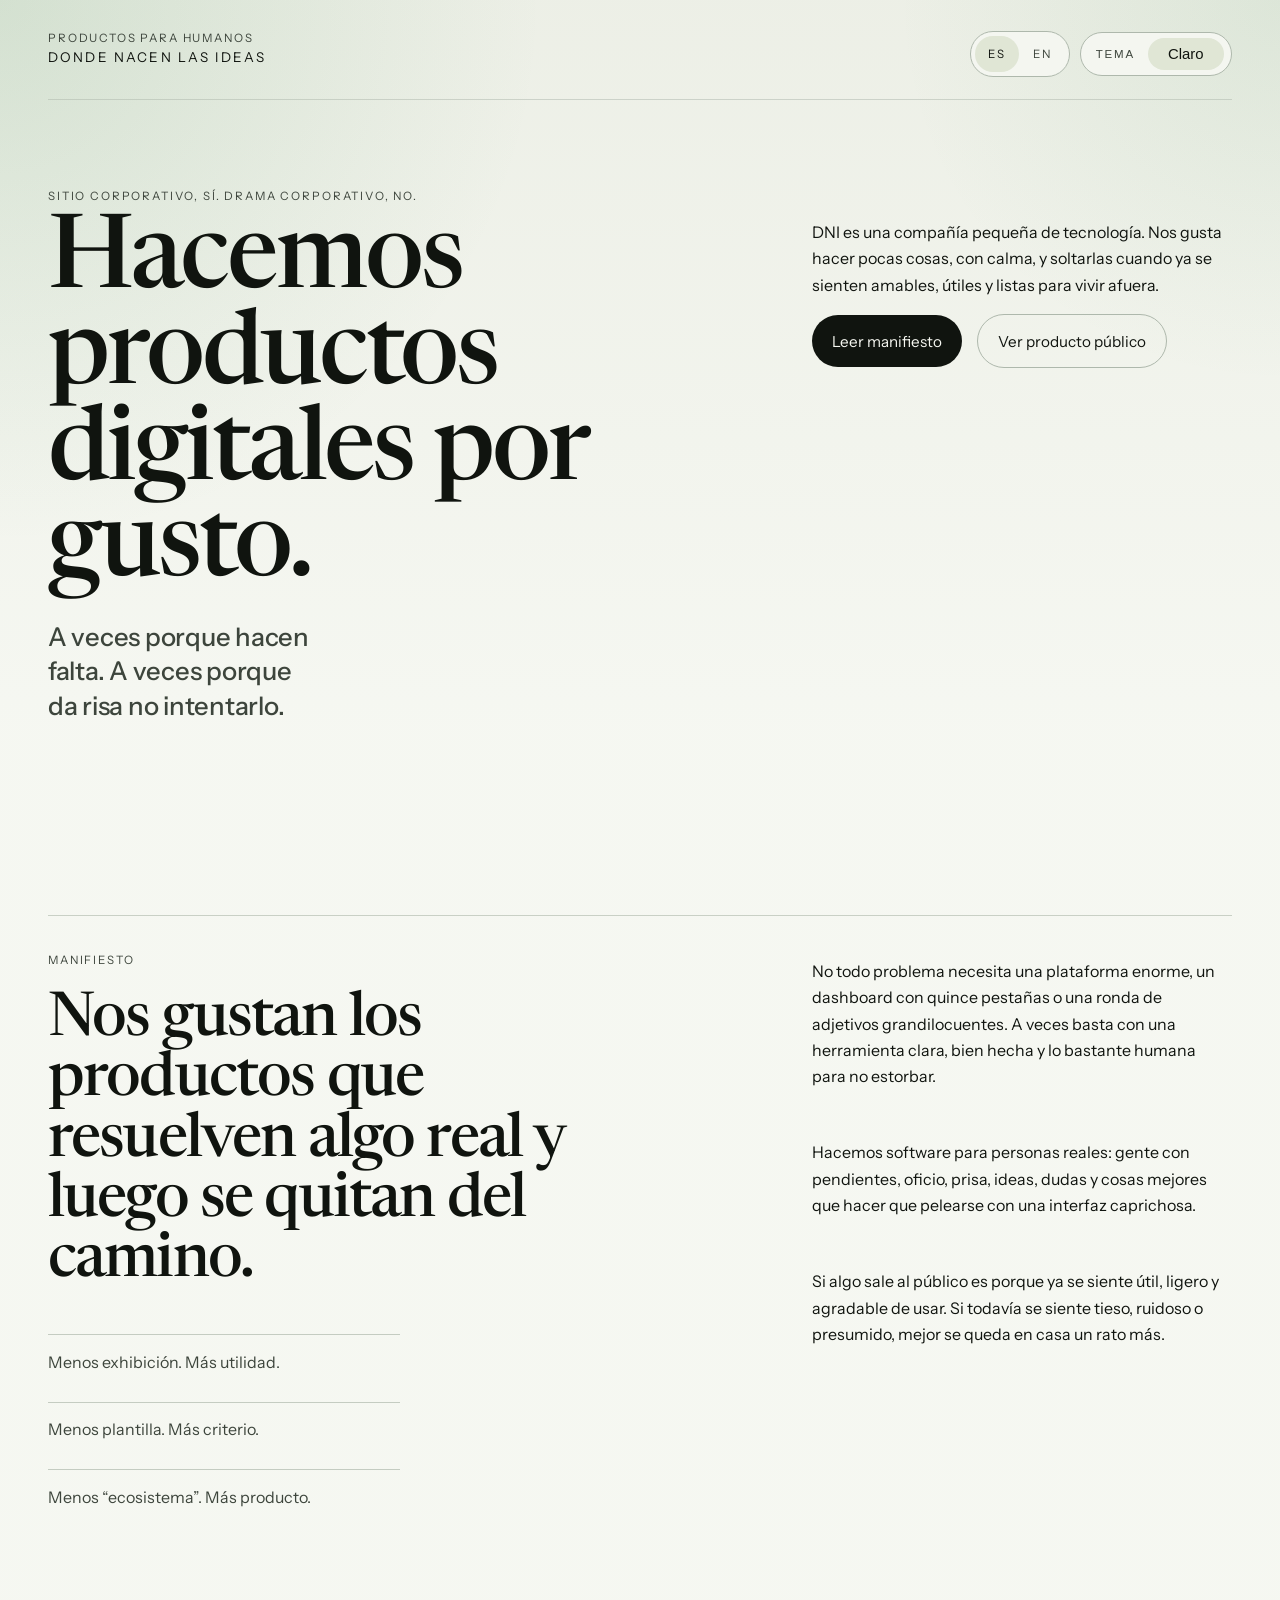
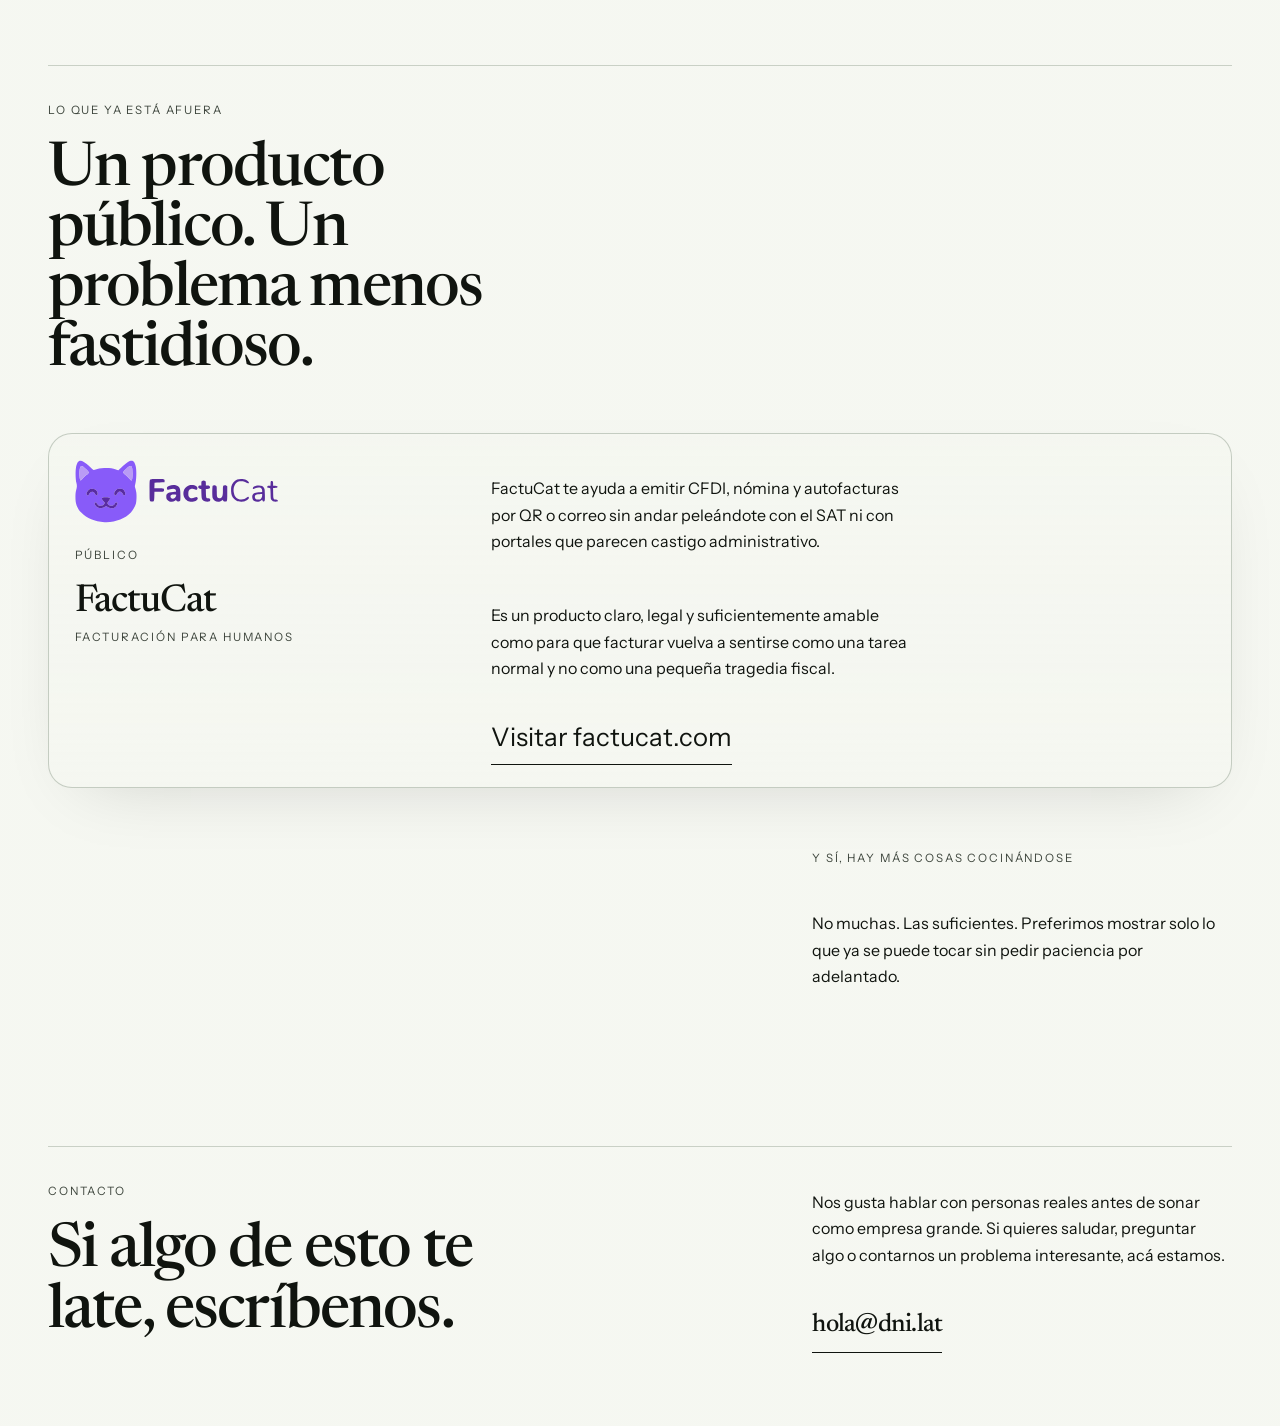
==== index.html @ 1f0a3848 "Initial release" ====
<!doctype html>
<html lang="es">
  <head>
    <meta charset="utf-8">
    <meta name="viewport" content="width=device-width, initial-scale=1">
    <title>Donde Nacen las Ideas</title>
    <meta
      name="description"
      content="DNI es una compañía pequeña que hace productos digitales con calma, criterio y algo de diversión. Aquí vive su manifiesto y los productos que ya están afuera."
    >
    <meta name="theme-color" content="#f6f4ef">
    <meta name="color-scheme" content="light dark">
    <link rel="canonical" href="https://dni.lat/">
    <meta property="og:type" content="website">
    <meta property="og:site_name" content="Donde Nacen las Ideas">
    <meta property="og:title" content="Donde Nacen las Ideas">
    <meta
      property="og:description"
      content="Productos digitales para humanos reales. Sin aspavientos, con criterio, humor y bastante aire."
    >
    <meta property="og:url" content="https://dni.lat/">
    <link rel="alternate" hreflang="es" href="https://dni.lat/">
    <link rel="alternate" hreflang="en" href="https://dni.lat/en/">
    <link rel="alternate" hreflang="x-default" href="https://dni.lat/">
    <link rel="icon" href="/assets/favicon.svg" type="image/svg+xml">
    <link rel="preconnect" href="https://fonts.googleapis.com">
    <link rel="preconnect" href="https://fonts.gstatic.com" crossorigin>
    <link
      rel="stylesheet"
      href="https://fonts.googleapis.com/css2?family=Instrument+Sans:wght@400;500;600&family=Newsreader:opsz,wght@6..72,400;6..72,500&display=swap"
    >
    <link rel="stylesheet" href="/assets/styles.css">
    <script>
      (() => {
        document.documentElement.classList.add("js");
        const storedTheme = localStorage.getItem("dni-theme");
        const systemPrefersDark = window.matchMedia("(prefers-color-scheme: dark)").matches;
        const theme = storedTheme || (systemPrefersDark ? "dark" : "light");
        document.documentElement.dataset.theme = theme;
      })();
    </script>
  </head>
  <body data-locale="es">
    <a class="skip-link" href="#content">Saltar al contenido</a>
    <div class="page-shell">
      <header class="site-header reveal" style="--i: 0;">
        <a class="brand" href="/" aria-label="Ir al inicio">
          <span class="brand__eyebrow">Productos para humanos</span>
          <span class="brand__name">Donde Nacen las Ideas</span>
        </a>
        <div class="site-header__controls">
          <nav class="locale-switch" aria-label="Idioma">
            <a class="locale-switch__link is-active" href="/" aria-current="page">ES</a>
            <a class="locale-switch__link" href="/en/">EN</a>
          </nav>
          <button class="theme-toggle" type="button" aria-label="Cambiar tema" aria-pressed="false">
            <span class="theme-toggle__label">Tema</span>
            <span class="theme-toggle__value" data-theme-label>Claro</span>
          </button>
        </div>
      </header>

      <main id="content">
        <section class="hero section-grid">
          <div class="hero__lead reveal" style="--i: 1;">
            <p class="section-kicker">Sitio corporativo, sí. Drama corporativo, no.</p>
            <h1>
              Hacemos productos digitales por gusto.
              <span>
                A veces porque hacen falta. A veces porque da risa no intentarlo.
              </span>
            </h1>
          </div>
          <div class="hero__aside reveal" style="--i: 2;">
            <p>
              DNI es una compañía pequeña de tecnología. Nos gusta hacer pocas cosas, con calma, y
              soltarlas cuando ya se sienten amables, útiles y listas para vivir afuera.
            </p>
            <div class="hero__actions">
              <a class="button button--primary" href="#manifesto">Leer manifiesto</a>
              <a class="button button--ghost" href="#products">Ver producto público</a>
            </div>
          </div>
        </section>

        <section class="manifesto section-grid" id="manifesto">
          <div class="section-heading reveal" style="--i: 0;">
            <p class="section-kicker">Manifiesto</p>
            <h2>Nos gustan los productos que resuelven algo real y luego se quitan del camino.</h2>
          </div>
          <div class="manifesto__body reveal" style="--i: 1;">
            <p>
              No todo problema necesita una plataforma enorme, un dashboard con quince pestañas o una
              ronda de adjetivos grandilocuentes. A veces basta con una herramienta clara, bien hecha y
              lo bastante humana para no estorbar.
            </p>
            <p>
              Hacemos software para personas reales: gente con pendientes, oficio, prisa, ideas, dudas
              y cosas mejores que hacer que pelearse con una interfaz caprichosa.
            </p>
            <p>
              Si algo sale al público es porque ya se siente útil, ligero y agradable de usar. Si todavía
              se siente tieso, ruidoso o presumido, mejor se queda en casa un rato más.
            </p>
          </div>
          <div class="manifesto__notes reveal" style="--i: 2;">
            <p>Menos exhibición. Más utilidad.</p>
            <p>Menos plantilla. Más criterio.</p>
            <p>Menos “ecosistema”. Más producto.</p>
          </div>
        </section>

        <section class="products section-grid" id="products">
          <div class="section-heading reveal" style="--i: 0;">
            <p class="section-kicker">Lo que ya está afuera</p>
            <h2>Un producto público. Un problema menos fastidioso.</h2>
          </div>
          <article class="product-card reveal" style="--i: 1;">
            <div class="product-card__meta">
              <img
                class="product-card__logo"
                src="/assets/factucat-logo.svg"
                alt="Logo de FactuCat"
                loading="lazy"
              >
              <p class="product-card__state">Público</p>
              <h3>FactuCat</h3>
              <p class="product-card__eyebrow">Facturación para humanos</p>
            </div>
            <div class="product-card__content">
              <p>
                FactuCat te ayuda a emitir CFDI, nómina y autofacturas por QR o correo sin andar
                peleándote con el SAT ni con portales que parecen castigo administrativo.
              </p>
              <p>
                Es un producto claro, legal y suficientemente amable como para que facturar vuelva a
                sentirse como una tarea normal y no como una pequeña tragedia fiscal.
              </p>
              <a class="product-link" href="https://factucat.com" target="_blank" rel="noopener noreferrer">
                Visitar factucat.com
              </a>
            </div>
          </article>
          <aside class="products__teaser reveal" style="--i: 2;">
            <p class="section-kicker">Y sí, hay más cosas cocinándose</p>
            <p>
              No muchas. Las suficientes. Preferimos mostrar solo lo que ya se puede tocar sin pedir
              paciencia por adelantado.
            </p>
          </aside>
        </section>

        <section class="contact section-grid" id="contact">
          <div class="section-heading reveal" style="--i: 0;">
            <p class="section-kicker">Contacto</p>
            <h2>Si algo de esto te late, escríbenos.</h2>
          </div>
          <div class="contact__body reveal" style="--i: 1;">
            <p>
              Nos gusta hablar con personas reales antes de sonar como empresa grande. Si quieres saludar,
              preguntar algo o contarnos un problema interesante, acá estamos.
            </p>
            <a class="contact-link" href="mailto:hola@dni.lat">hola@dni.lat</a>
          </div>
        </section>
      </main>
    </div>

    <script src="/assets/site.js"></script>
  </body>
</html>
---- assets/styles.css ----
:root {
  color-scheme: light;
  --font-body: "Instrument Sans", "Avenir Next", "Segoe UI", sans-serif;
  --font-display: "Newsreader", "Iowan Old Style", "Palatino Linotype", serif;
  --ease-out: cubic-bezier(0.16, 1, 0.3, 1);
  --ease-smooth: cubic-bezier(0.25, 1, 0.5, 1);
  --surface-0: oklch(97.4% 0.008 120);
  --surface-1: oklch(94.8% 0.012 120);
  --surface-2: oklch(89.2% 0.018 120);
  --ink-strong: oklch(18.5% 0.012 140);
  --ink-soft: oklch(38% 0.018 140);
  --line: oklch(77% 0.02 140);
  --accent: oklch(56% 0.12 148);
  --accent-muted: oklch(90% 0.03 148);
  --shadow-soft: 0 24px 70px -36px oklch(14% 0.01 140 / 0.18);
  --page-max: 84rem;
  --gutter: clamp(1.25rem, 4vw, 3rem);
  --section-gap: clamp(4.5rem, 11vw, 10rem);
  --radius: 1.5rem;
}

:root[data-theme="dark"] {
  color-scheme: dark;
  --surface-0: oklch(15.5% 0.012 150);
  --surface-1: oklch(19.2% 0.014 150);
  --surface-2: oklch(24.5% 0.018 150);
  --ink-strong: oklch(93.5% 0.008 120);
  --ink-soft: oklch(76% 0.016 120);
  --line: oklch(34% 0.024 150);
  --accent: oklch(72% 0.11 148);
  --accent-muted: oklch(22% 0.028 148);
  --shadow-soft: none;
}

*,
*::before,
*::after {
  box-sizing: border-box;
}

html {
  scroll-behavior: smooth;
}

body {
  margin: 0;
  min-height: 100vh;
  font-family: var(--font-body);
  font-size: 1rem;
  line-height: 1.65;
  color: var(--ink-strong);
  background:
    radial-gradient(circle at top left, color-mix(in oklch, var(--accent) 14%, transparent) 0, transparent 34rem),
    radial-gradient(circle at top right, color-mix(in oklch, var(--accent) 9%, transparent) 0, transparent 24rem),
    linear-gradient(180deg, var(--surface-1) 0%, var(--surface-0) 24%, var(--surface-0) 100%);
  text-rendering: optimizeLegibility;
  -webkit-font-smoothing: antialiased;
}

.skip-link {
  position: absolute;
  left: 1rem;
  top: 1rem;
  z-index: 20;
  padding: 0.8rem 1rem;
  border-radius: 999px;
  background: var(--ink-strong);
  color: var(--surface-0);
  transform: translateY(-140%);
  transition: transform 180ms var(--ease-smooth);
}

.skip-link:focus-visible {
  transform: translateY(0);
  outline-color: var(--accent);
}

::selection {
  color: var(--surface-0);
  background: var(--accent);
}

a {
  color: inherit;
  text-decoration: none;
}

button,
a {
  -webkit-tap-highlight-color: transparent;
}

img {
  max-width: 100%;
}

:focus-visible {
  outline: 2px solid var(--accent);
  outline-offset: 4px;
}

.page-shell {
  width: min(100%, var(--page-max));
  margin: 0 auto;
  padding: clamp(1.1rem, 2vw, 1.75rem) var(--gutter) clamp(4rem, 6vw, 5.5rem);
}

.site-header {
  display: flex;
  align-items: flex-start;
  justify-content: space-between;
  gap: 1rem;
  padding-block: 0.35rem 1.4rem;
}

.brand {
  display: inline-flex;
  flex-direction: column;
  gap: 0.18rem;
}

.brand__eyebrow,
.section-kicker,
.product-card__state,
.product-card__eyebrow,
.theme-toggle__label,
.locale-switch__link,
.brand__name {
  text-transform: uppercase;
  letter-spacing: 0.16em;
}

.brand__eyebrow,
.section-kicker,
.product-card__state,
.product-card__eyebrow,
.theme-toggle__label,
.locale-switch__link {
  font-size: 0.72rem;
  line-height: 1.25;
  color: var(--ink-soft);
}

.brand__name {
  font-size: 0.84rem;
  line-height: 1.35;
  color: var(--ink-strong);
}

.site-header__controls {
  display: flex;
  align-items: center;
  gap: 0.65rem;
}

.locale-switch,
.theme-toggle {
  display: inline-flex;
  align-items: center;
  min-height: 2.75rem;
  border: 1px solid var(--line);
  background: color-mix(in oklch, var(--surface-0) 86%, var(--surface-1));
  backdrop-filter: blur(14px);
}

.locale-switch {
  padding: 0.22rem;
  border-radius: 999px;
}

.locale-switch__link {
  border-radius: 999px;
  padding: 0.7rem 0.85rem;
  transition:
    background-color 180ms var(--ease-smooth),
    color 180ms var(--ease-smooth);
}

.locale-switch__link.is-active {
  color: var(--ink-strong);
  background: color-mix(in oklch, var(--accent) 14%, var(--surface-0));
}

.theme-toggle {
  gap: 0.8rem;
  padding: 0.3rem 0.45rem 0.3rem 0.9rem;
  border-radius: 999px;
  color: var(--ink-strong);
  cursor: pointer;
  transition:
    transform 180ms var(--ease-smooth),
    border-color 180ms var(--ease-smooth),
    background-color 180ms var(--ease-smooth);
}

.theme-toggle:hover {
  transform: translateY(-1px);
}

.theme-toggle__value {
  display: inline-flex;
  align-items: center;
  justify-content: center;
  min-width: 4.75rem;
  min-height: 2rem;
  padding-inline: 0.8rem;
  border-radius: 999px;
  background: color-mix(in oklch, var(--accent) 14%, var(--surface-0));
  font-size: 0.93rem;
}

main {
  display: grid;
  gap: var(--section-gap);
}

.section-grid {
  display: grid;
  grid-template-columns: minmax(0, 1.7fr) minmax(18rem, 1fr);
  gap: clamp(1.5rem, 4vw, 4rem);
  align-items: start;
}

.hero {
  padding-block: clamp(2rem, 6vw, 7rem) clamp(2rem, 4vw, 4rem);
  border-top: 1px solid color-mix(in oklch, var(--line) 52%, transparent);
}

.hero__lead h1,
.section-heading h2,
.product-card h3,
.contact-link {
  font-family: var(--font-display);
  font-weight: 500;
  letter-spacing: -0.03em;
}

.hero__lead h1 {
  margin: 0;
  max-width: 11ch;
  font-size: clamp(3.6rem, 8vw, 8.5rem);
  line-height: 0.94;
}

.hero__lead h1 span {
  display: block;
  margin-top: 1.25rem;
  max-width: 16ch;
  font-family: var(--font-body);
  font-weight: 500;
  font-size: clamp(1.1rem, 2vw, 1.6rem);
  line-height: 1.35;
  letter-spacing: -0.01em;
  color: var(--ink-soft);
}

.hero__aside {
  padding-top: clamp(0.6rem, 2vw, 1.8rem);
}

.hero__aside p,
.manifesto__body p,
.product-card__content p,
.products__teaser p,
.contact__body p {
  max-width: 38ch;
}

.hero__actions,
.contact__body {
  display: flex;
  flex-wrap: wrap;
  gap: 0.9rem;
  align-items: center;
}

.button,
.product-link,
.contact-link {
  display: inline-flex;
  align-items: center;
  justify-content: center;
  min-height: 3rem;
}

.button {
  border-radius: 999px;
  padding: 0.85rem 1.25rem;
  font-size: 0.95rem;
  transition:
    transform 180ms var(--ease-smooth),
    background-color 180ms var(--ease-smooth),
    color 180ms var(--ease-smooth),
    border-color 180ms var(--ease-smooth);
}

.button:hover,
.product-link:hover,
.contact-link:hover {
  transform: translateY(-2px);
}

.button--primary {
  background: var(--ink-strong);
  color: var(--surface-0);
}

.button--ghost {
  border: 1px solid var(--line);
  color: var(--ink-strong);
}

.manifesto,
.products,
.contact {
  padding-top: clamp(1.4rem, 2vw, 2rem);
  border-top: 1px solid color-mix(in oklch, var(--line) 62%, transparent);
}

.section-heading {
  display: grid;
  gap: 0.75rem;
}

.section-heading h2 {
  margin: 0;
  max-width: 14ch;
  font-size: clamp(2.35rem, 4.8vw, 4.4rem);
  line-height: 0.98;
}

.manifesto__body,
.products__teaser,
.contact__body {
  display: grid;
  gap: 1.1rem;
}

.manifesto__body {
  grid-column: 2;
}

.manifesto__notes {
  display: grid;
  gap: 0.8rem;
  grid-column: 1;
  margin-top: clamp(-5rem, -8vw, -2rem);
  max-width: 22rem;
}

.manifesto__notes p {
  margin: 0;
  padding-block: 0.85rem;
  border-top: 1px solid color-mix(in oklch, var(--line) 68%, transparent);
  color: var(--ink-soft);
}

.product-card {
  display: grid;
  grid-template-columns: minmax(10rem, 0.7fr) minmax(0, 1.3fr);
  gap: 1rem 2rem;
  grid-column: 1 / span 2;
  padding: clamp(1.25rem, 2vw, 1.8rem);
  border: 1px solid color-mix(in oklch, var(--line) 68%, transparent);
  border-radius: var(--radius);
  background:
    linear-gradient(180deg, color-mix(in oklch, var(--surface-0) 86%, transparent), color-mix(in oklch, var(--surface-0) 94%, var(--surface-1))),
    color-mix(in oklch, var(--accent) 3%, var(--surface-0));
  box-shadow: var(--shadow-soft);
}

.product-card__meta {
  display: grid;
  align-content: start;
  gap: 0.3rem;
}

.product-card__logo {
  width: clamp(10rem, 16vw, 13rem);
  height: auto;
  margin-bottom: 0.55rem;
}

.product-card h3 {
  margin: 0.25rem 0 0;
  font-size: clamp(2rem, 3vw, 3rem);
  line-height: 1;
}

.product-card__eyebrow {
  margin: 0.25rem 0 0;
}

.product-card__content {
  display: grid;
  gap: 1rem;
  align-content: start;
}

.product-link,
.contact-link {
  justify-self: start;
  position: relative;
  font-size: clamp(1.35rem, 2vw, 2rem);
  line-height: 1.05;
}

.product-link::after,
.contact-link::after {
  content: "";
  position: absolute;
  inset: auto 0 -0.12em;
  height: 1px;
  background: currentColor;
  transform-origin: left;
  transition: transform 220ms var(--ease-smooth);
}

.product-link:hover::after,
.product-link:focus-visible::after,
.contact-link:hover::after,
.contact-link:focus-visible::after {
  transform: scaleX(0.72);
}

.products__teaser {
  grid-column: 2;
}

.contact__body {
  grid-column: 2;
}

.js .reveal {
  opacity: 0;
  transform: translateY(22px);
  transition:
    opacity 620ms var(--ease-out),
    transform 620ms var(--ease-out);
  transition-delay: calc(var(--i, 0) * 80ms);
}

.js .reveal.is-visible {
  opacity: 1;
  transform: translateY(0);
}

@media (max-width: 56rem) {
  .site-header {
    flex-direction: column;
    align-items: stretch;
  }

  .site-header__controls {
    justify-content: space-between;
  }

  .section-grid,
  .product-card {
    grid-template-columns: minmax(0, 1fr);
  }

  .hero__lead h1,
  .section-heading h2 {
    max-width: none;
  }

  .manifesto__body,
  .manifesto__notes,
  .products__teaser,
  .contact__body,
  .product-card {
    grid-column: auto;
    margin-top: 0;
  }
}

@media (max-width: 38rem) {
  body {
    background:
      radial-gradient(circle at top left, color-mix(in oklch, var(--accent) 12%, transparent) 0, transparent 18rem),
      linear-gradient(180deg, var(--surface-1) 0%, var(--surface-0) 20%, var(--surface-0) 100%);
  }

  .site-header__controls,
  .hero__actions {
    flex-direction: column;
    align-items: stretch;
  }

  .locale-switch,
  .theme-toggle,
  .button {
    width: 100%;
    justify-content: center;
  }
}

@media (prefers-reduced-motion: reduce) {
  html {
    scroll-behavior: auto;
  }

  *,
  *::before,
  *::after {
    animation-duration: 0.01ms !important;
    animation-iteration-count: 1 !important;
    transition-duration: 0.01ms !important;
    scroll-behavior: auto !important;
  }

  .reveal {
    opacity: 1;
    transform: none;
  }
}
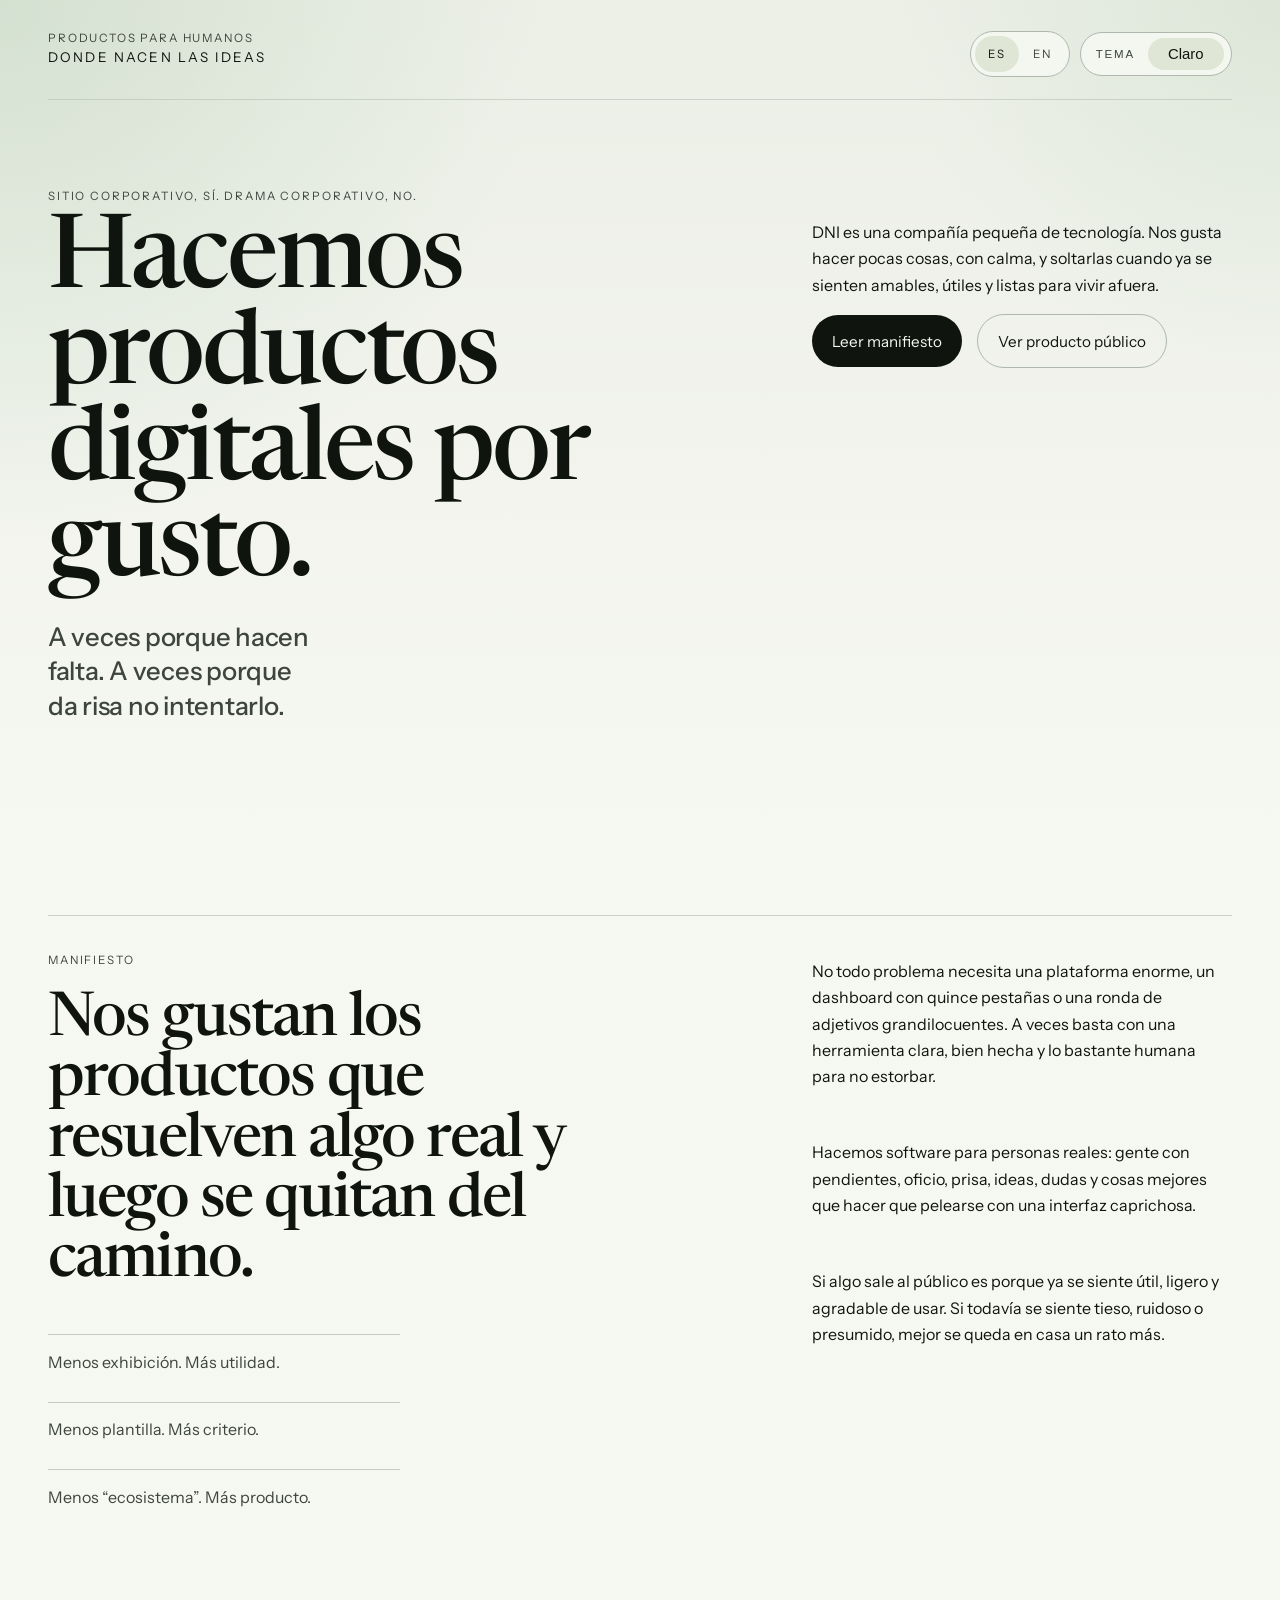
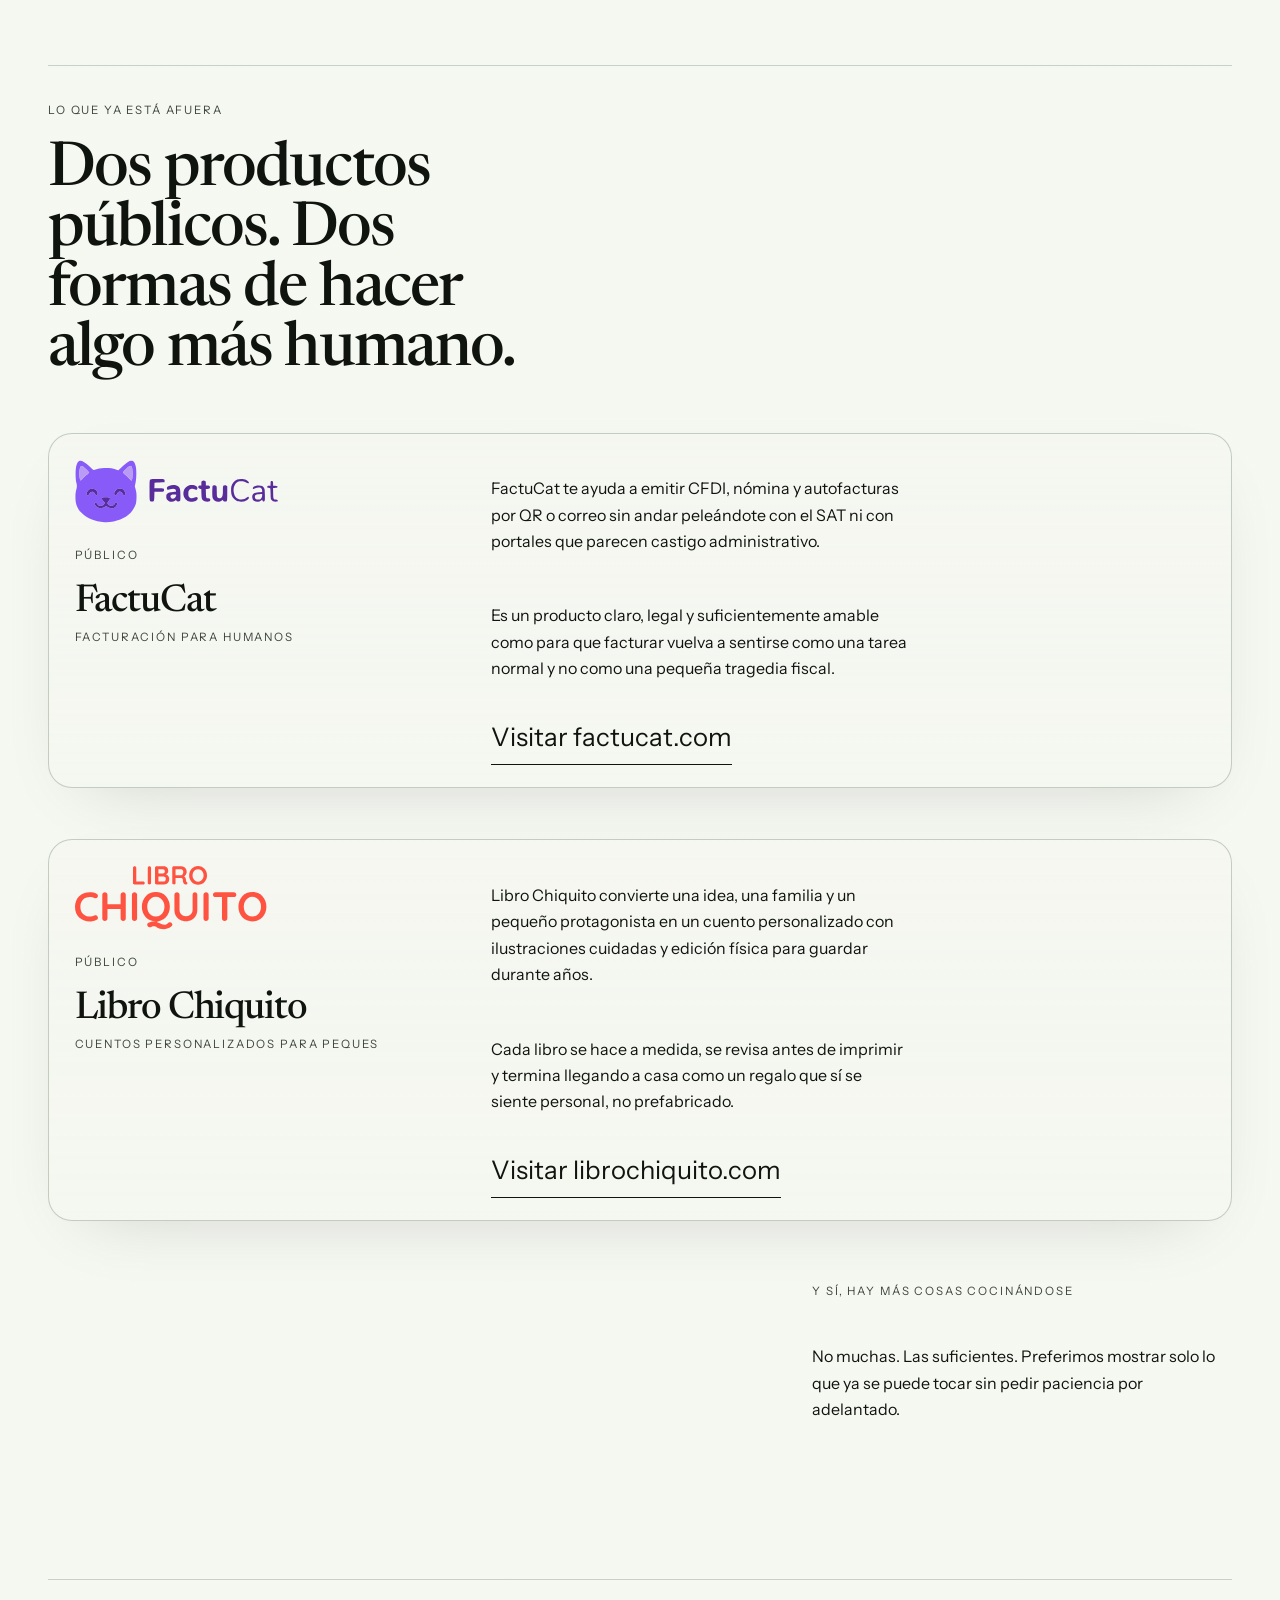
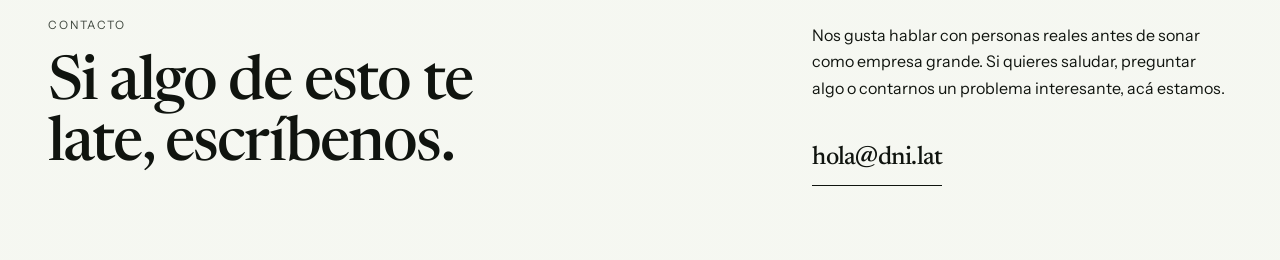
==== commit f7e56113: "Add Libro chiquito" ====
--- a/index.html
+++ b/index.html
@@ -11,6 +11,7 @@
     <meta name="theme-color" content="#f6f4ef">
     <meta name="color-scheme" content="light dark">
     <link rel="canonical" href="https://dni.lat/">
+    <meta name="facebook-domain-verification" content="7gonqmn9xzd74mxgteg70iw5gu0i4q" />
     <meta property="og:type" content="website">
     <meta property="og:site_name" content="Donde Nacen las Ideas">
     <meta property="og:title" content="Donde Nacen las Ideas">
@@ -113,7 +114,7 @@
         <section class="products section-grid" id="products">
           <div class="section-heading reveal" style="--i: 0;">
             <p class="section-kicker">Lo que ya está afuera</p>
-            <h2>Un producto público. Un problema menos fastidioso.</h2>
+            <h2>Dos productos públicos. Dos formas de hacer algo más humano.</h2>
           </div>
           <article class="product-card reveal" style="--i: 1;">
             <div class="product-card__meta">
@@ -141,7 +142,33 @@
               </a>
             </div>
           </article>
-          <aside class="products__teaser reveal" style="--i: 2;">
+          <article class="product-card product-card--warm reveal" style="--i: 2;">
+            <div class="product-card__meta">
+              <img
+                class="product-card__logo product-card__logo--libro"
+                src="/assets/libro-chiquito-logo.svg"
+                alt="Logo de Libro Chiquito"
+                loading="lazy"
+              >
+              <p class="product-card__state">Público</p>
+              <h3>Libro Chiquito</h3>
+              <p class="product-card__eyebrow">Cuentos personalizados para peques</p>
+            </div>
+            <div class="product-card__content">
+              <p>
+                Libro Chiquito convierte una idea, una familia y un pequeño protagonista en un cuento
+                personalizado con ilustraciones cuidadas y edición física para guardar durante años.
+              </p>
+              <p>
+                Cada libro se hace a medida, se revisa antes de imprimir y termina llegando a casa como
+                un regalo que sí se siente personal, no prefabricado.
+              </p>
+              <a class="product-link" href="https://librochiquito.com" target="_blank" rel="noopener noreferrer">
+                Visitar librochiquito.com
+              </a>
+            </div>
+          </article>
+          <aside class="products__teaser reveal" style="--i: 3;">
             <p class="section-kicker">Y sí, hay más cosas cocinándose</p>
             <p>
               No muchas. Las suficientes. Preferimos mostrar solo lo que ya se puede tocar sin pedir
--- a/assets/styles.css
+++ b/assets/styles.css
@@ -381,6 +381,10 @@
   margin-bottom: 0.55rem;
 }
 
+.product-card__logo--libro {
+  width: clamp(9.5rem, 15vw, 12rem);
+}
+
 .product-card h3 {
   margin: 0.25rem 0 0;
   font-size: clamp(2rem, 3vw, 3rem);
@@ -395,6 +399,12 @@
   display: grid;
   gap: 1rem;
   align-content: start;
+}
+
+.product-card--warm {
+  background:
+    linear-gradient(180deg, color-mix(in oklch, var(--surface-0) 92%, transparent), color-mix(in oklch, var(--surface-0) 92%, var(--surface-1))),
+    color-mix(in oklch, oklch(72% 0.08 35) 8%, var(--surface-0));
 }
 
 .product-link,
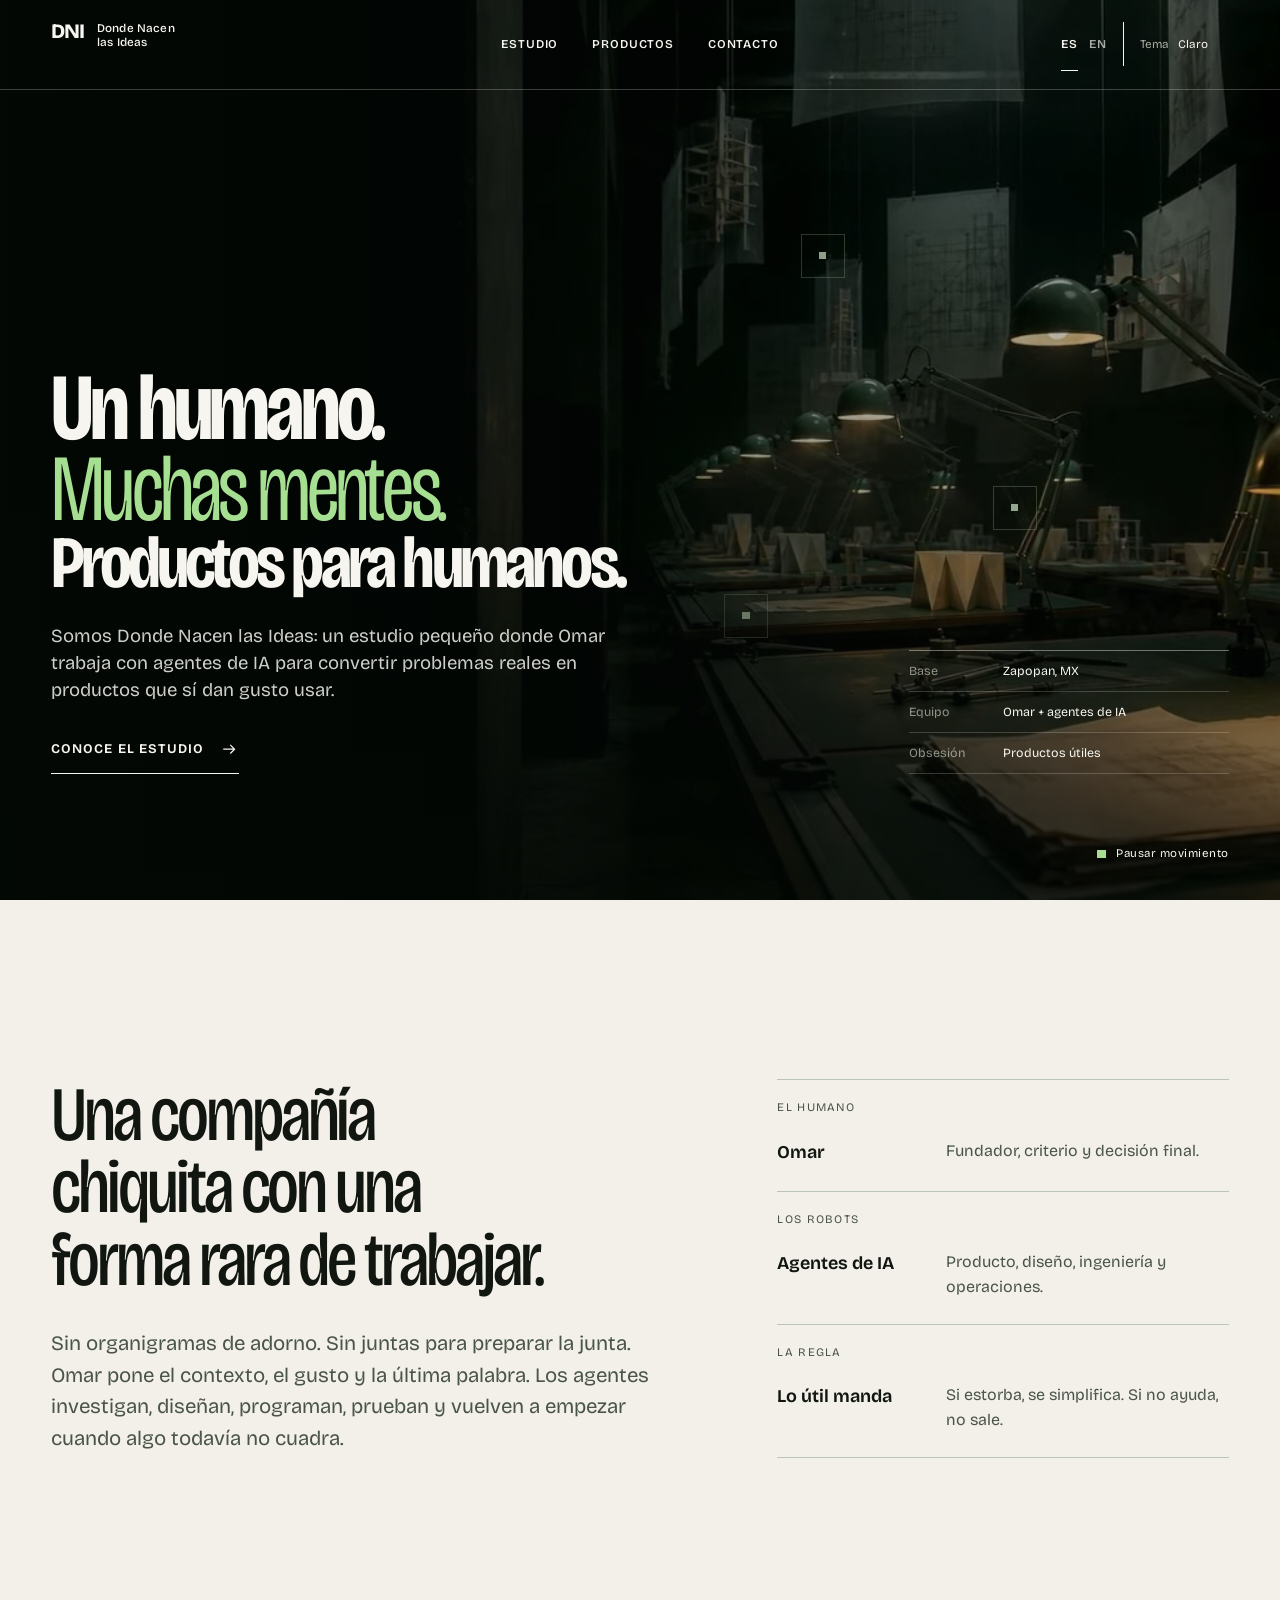
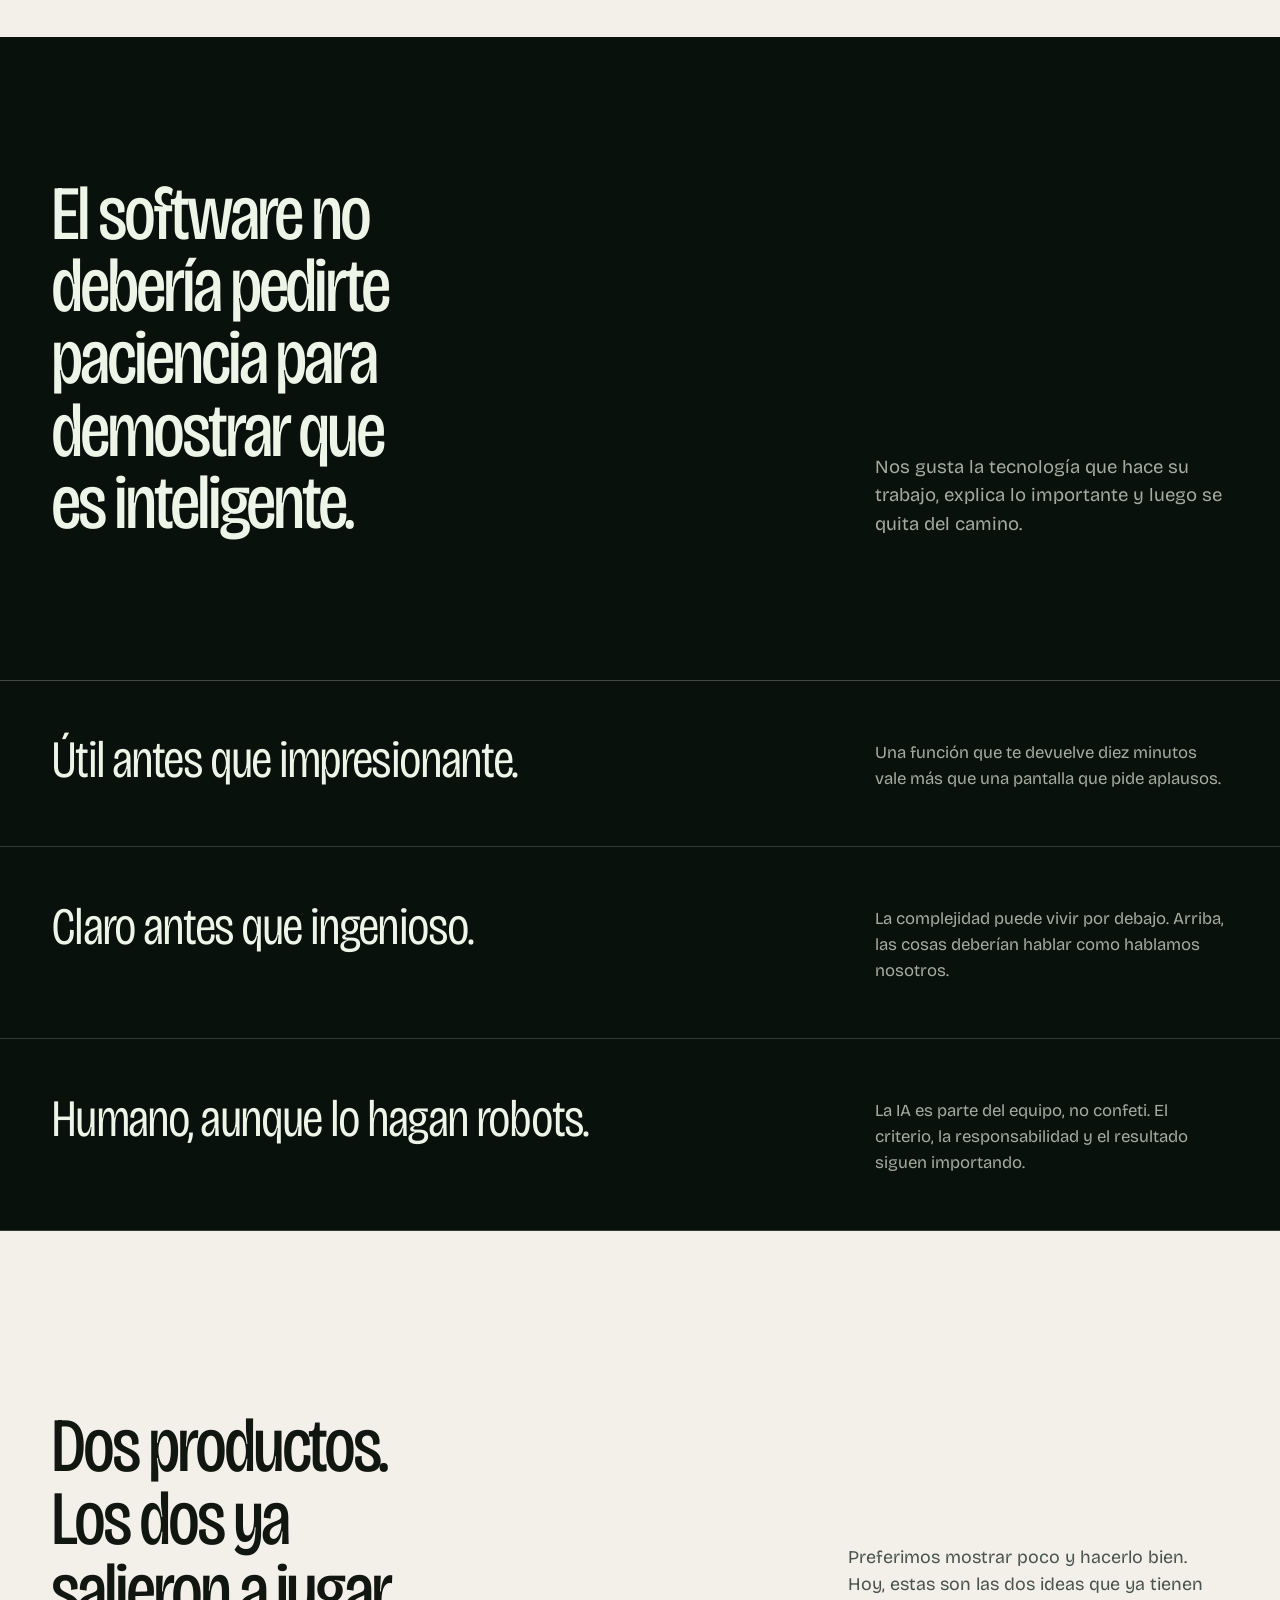
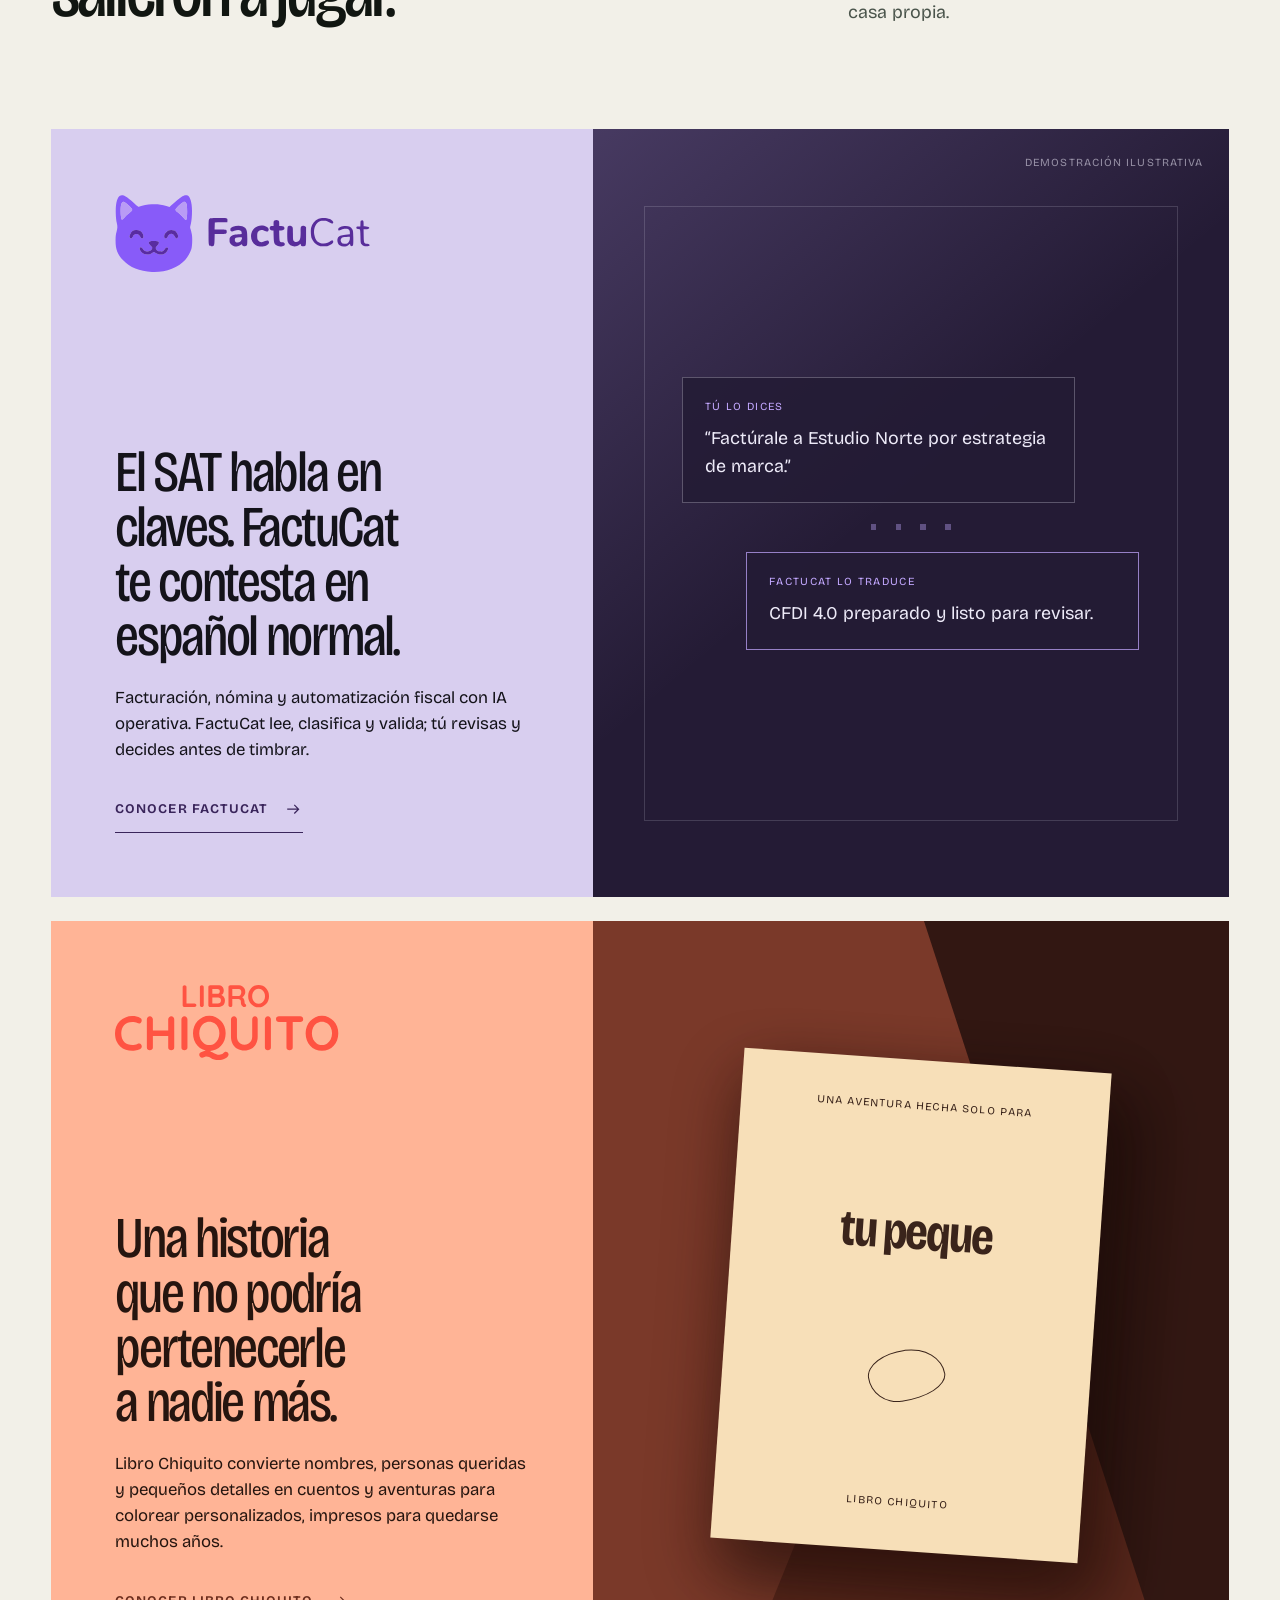
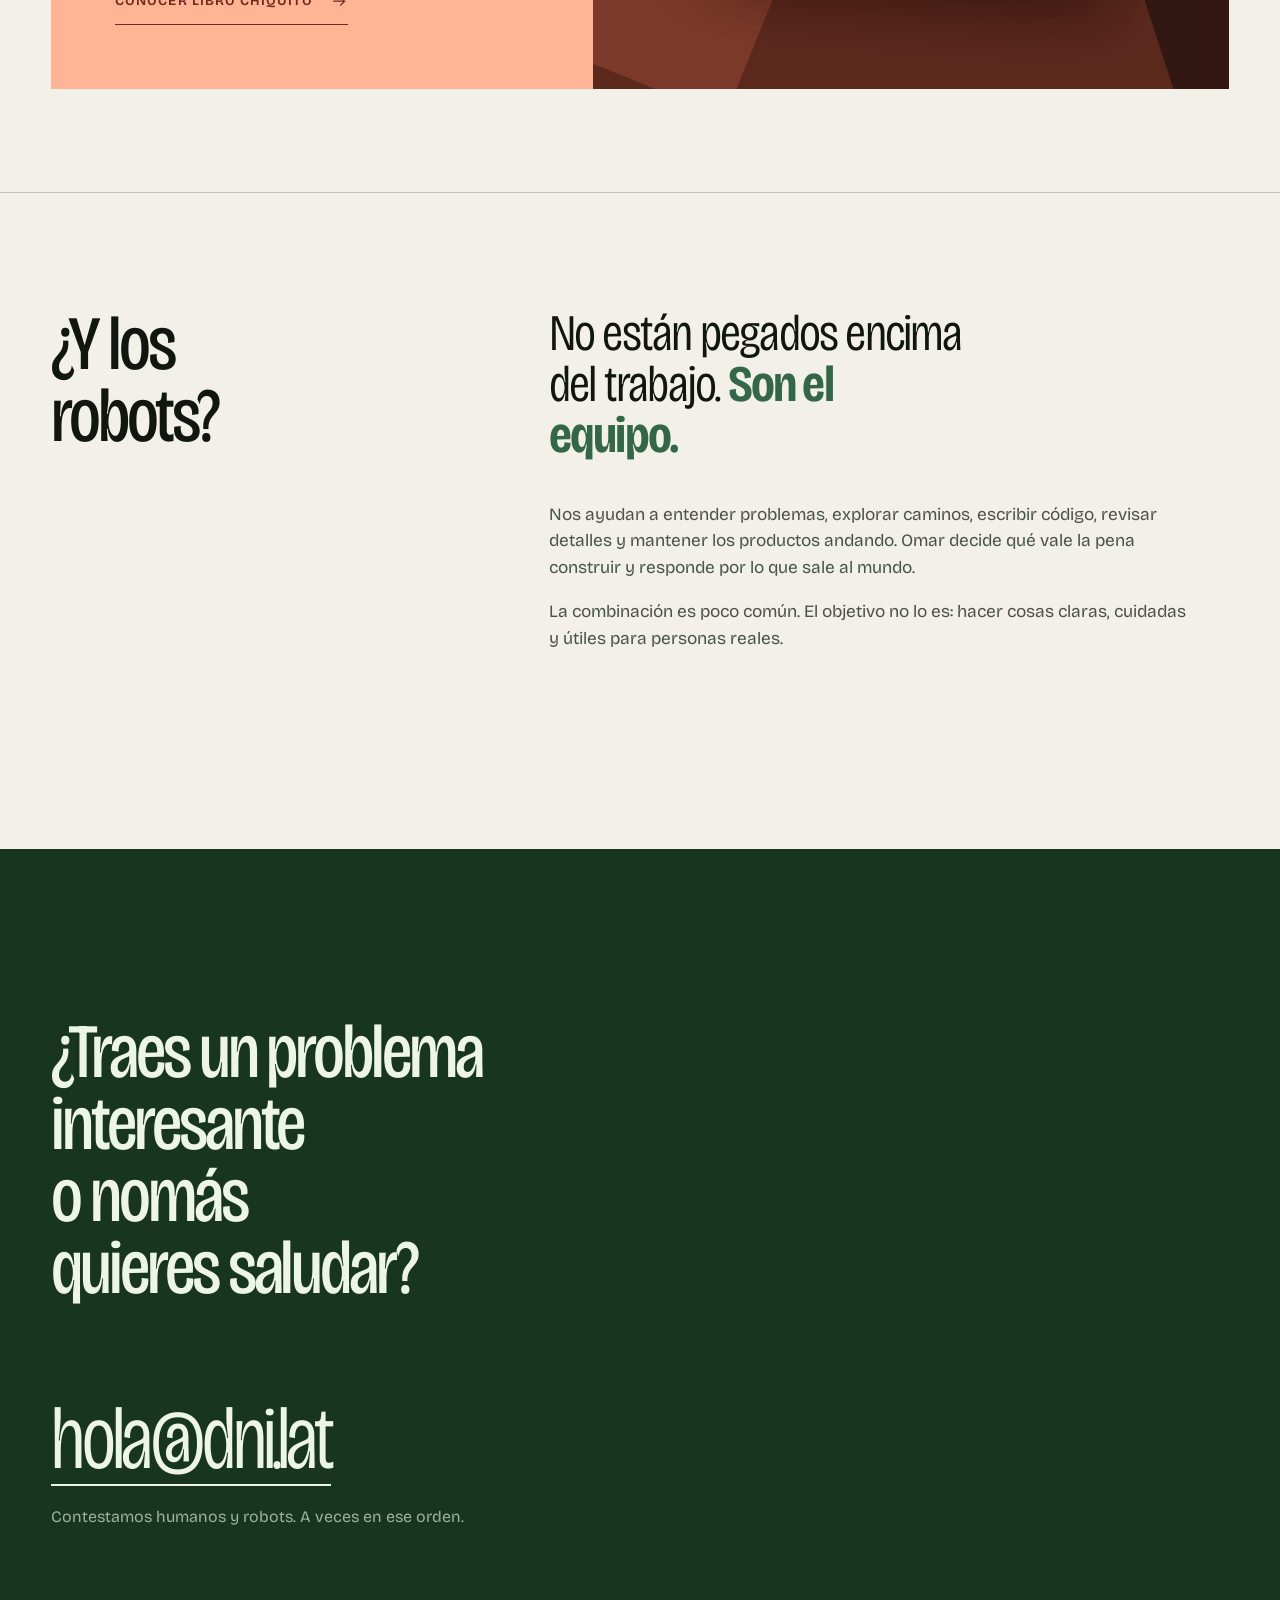
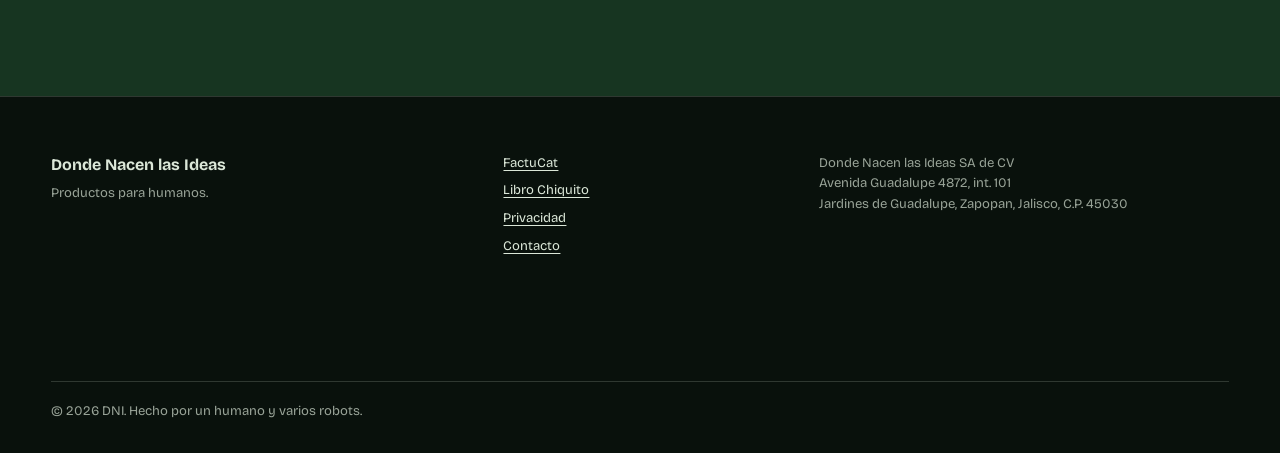
==== commit b7120884: "feat: rebuild DNI website with cinematic product studio Create a bilingual, accessible corporate sit" ====
--- a/index.html
+++ b/index.html
@@ -3,195 +3,234 @@
   <head>
     <meta charset="utf-8">
     <meta name="viewport" content="width=device-width, initial-scale=1">
-    <title>Donde Nacen las Ideas</title>
-    <meta
-      name="description"
-      content="DNI es una compañía pequeña que hace productos digitales con calma, criterio y algo de diversión. Aquí vive su manifiesto y los productos que ya están afuera."
-    >
-    <meta name="theme-color" content="#f6f4ef">
+    <title>Donde Nacen las Ideas — Productos para humanos</title>
+    <meta name="description" content="Un humano, un equipo de agentes de IA y dos productos públicos: FactuCat y Libro Chiquito. Así trabaja Donde Nacen las Ideas.">
+    <meta name="theme-color" content="#09110c">
     <meta name="color-scheme" content="light dark">
     <link rel="canonical" href="https://dni.lat/">
-    <meta name="facebook-domain-verification" content="7gonqmn9xzd74mxgteg70iw5gu0i4q" />
+    <meta name="facebook-domain-verification" content="7gonqmn9xzd74mxgteg70iw5gu0i4q">
     <meta property="og:type" content="website">
     <meta property="og:site_name" content="Donde Nacen las Ideas">
-    <meta property="og:title" content="Donde Nacen las Ideas">
-    <meta
-      property="og:description"
-      content="Productos digitales para humanos reales. Sin aspavientos, con criterio, humor y bastante aire."
-    >
+    <meta property="og:title" content="Donde Nacen las Ideas — Productos para humanos">
+    <meta property="og:description" content="Un humano. Muchas mentes. Productos digitales hechos para personas reales.">
     <meta property="og:url" content="https://dni.lat/">
     <link rel="alternate" hreflang="es" href="https://dni.lat/">
     <link rel="alternate" hreflang="en" href="https://dni.lat/en/">
     <link rel="alternate" hreflang="x-default" href="https://dni.lat/">
     <link rel="icon" href="/assets/favicon.svg" type="image/svg+xml">
-    <link rel="preconnect" href="https://fonts.googleapis.com">
-    <link rel="preconnect" href="https://fonts.gstatic.com" crossorigin>
-    <link
-      rel="stylesheet"
-      href="https://fonts.googleapis.com/css2?family=Instrument+Sans:wght@400;500;600&family=Newsreader:opsz,wght@6..72,400;6..72,500&display=swap"
-    >
+    <link rel="preload" href="/assets/fonts/bricolage-grotesque-var-2.woff2" as="font" type="font/woff2" crossorigin>
     <link rel="stylesheet" href="/assets/styles.css">
     <script>
       (() => {
         document.documentElement.classList.add("js");
-        const storedTheme = localStorage.getItem("dni-theme");
-        const systemPrefersDark = window.matchMedia("(prefers-color-scheme: dark)").matches;
-        const theme = storedTheme || (systemPrefersDark ? "dark" : "light");
-        document.documentElement.dataset.theme = theme;
+        try {
+          const saved = localStorage.getItem("dni-theme");
+          const systemDark = window.matchMedia("(prefers-color-scheme: dark)").matches;
+          document.documentElement.dataset.theme = saved === "light" || saved === "dark" ? saved : (systemDark ? "dark" : "light");
+        } catch {
+          document.documentElement.dataset.theme = "light";
+        }
       })();
     </script>
   </head>
-  <body data-locale="es">
-    <a class="skip-link" href="#content">Saltar al contenido</a>
-    <div class="page-shell">
-      <header class="site-header reveal" style="--i: 0;">
-        <a class="brand" href="/" aria-label="Ir al inicio">
-          <span class="brand__eyebrow">Productos para humanos</span>
-          <span class="brand__name">Donde Nacen las Ideas</span>
-        </a>
-        <div class="site-header__controls">
-          <nav class="locale-switch" aria-label="Idioma">
-            <a class="locale-switch__link is-active" href="/" aria-current="page">ES</a>
-            <a class="locale-switch__link" href="/en/">EN</a>
-          </nav>
-          <button class="theme-toggle" type="button" aria-label="Cambiar tema" aria-pressed="false">
-            <span class="theme-toggle__label">Tema</span>
-            <span class="theme-toggle__value" data-theme-label>Claro</span>
-          </button>
-        </div>
-      </header>
-
-      <main id="content">
-        <section class="hero section-grid">
-          <div class="hero__lead reveal" style="--i: 1;">
-            <p class="section-kicker">Sitio corporativo, sí. Drama corporativo, no.</p>
-            <h1>
-              Hacemos productos digitales por gusto.
-              <span>
-                A veces porque hacen falta. A veces porque da risa no intentarlo.
-              </span>
-            </h1>
-          </div>
-          <div class="hero__aside reveal" style="--i: 2;">
-            <p>
-              DNI es una compañía pequeña de tecnología. Nos gusta hacer pocas cosas, con calma, y
-              soltarlas cuando ya se sienten amables, útiles y listas para vivir afuera.
-            </p>
-            <div class="hero__actions">
-              <a class="button button--primary" href="#manifesto">Leer manifiesto</a>
-              <a class="button button--ghost" href="#products">Ver producto público</a>
+  <body data-locale="es"><!--
+    THESIS: DNI is a living synthetic garden where one human signal becomes useful products; it refuses the corporate hero and feature-card grid.
+    OWN-WORLD: Forest black, chlorophyll green, warm paper and one amber pulse; full-bleed moving media, ruled editorial typography and square, quiet controls.
+    STORY: Meet the unusual team, understand its operating principles, enter two distinct product worlds, then visit a product or write to DNI.
+    FIRST VIEWPORT: A full-screen moving field carries a left-anchored three-line statement at six-rem scale, with the primary scroll action below and the human-plus-agents truth opposite.
+    FORM: Synthetic Idea Garden, grounded direction seven, seed 0011b9da.
+    FINISH: unreviewed and undocumented is unfinished; this build ends with the finish review, the verdict, and DESIGN.md
+  -->
+    <a class="skip-link" href="#contenido">Saltar al contenido</a>
+
+    <header class="site-header site-header--overlay" aria-label="Encabezado principal">
+      <a class="brand" href="/" aria-label="Donde Nacen las Ideas, inicio">
+        <span class="brand__mark" aria-hidden="true">DNI</span>
+        <span class="brand__name">Donde Nacen<br>las Ideas</span>
+      </a>
+      <nav class="primary-nav" aria-label="Navegación principal">
+        <a href="#estudio">Estudio</a>
+        <a href="#productos">Productos</a>
+        <a href="#contacto">Contacto</a>
+      </nav>
+      <div class="site-tools">
+        <nav class="language-nav" aria-label="Idioma">
+          <a href="/" aria-current="page">ES</a>
+          <a href="/en/" lang="en">EN</a>
+        </nav>
+        <button class="plain-control theme-toggle" type="button" aria-label="Cambiar tema" aria-pressed="false">
+          <span aria-hidden="true">Tema</span>
+          <span data-theme-label>Claro</span>
+        </button>
+      </div>
+    </header>
+
+    <main id="contenido">
+      <section class="hero" aria-labelledby="hero-title">
+        <div class="hero__media" aria-hidden="true">
+          <video class="hero__video" muted loop playsinline preload="none" poster="/assets/hero-poster.webp" data-video-ready="true">
+            <source data-src="/assets/media/dni-hero.webm" type="video/webm">
+            <source data-src="/assets/media/dni-hero.mp4" type="video/mp4">
+          </video>
+          <img class="hero__poster" src="/assets/hero-poster.webp" alt="" width="1920" height="1080">
+          <span class="hero__signal hero__signal--one"></span>
+          <span class="hero__signal hero__signal--two"></span>
+          <span class="hero__signal hero__signal--three"></span>
+        </div>
+        <div class="hero__shade"></div>
+        <div class="hero__content">
+          <h1 id="hero-title">
+            <span class="hero-line">Un humano.</span>
+            <span class="hero-line hero-line--accent">Muchas mentes.</span>
+            <span class="hero-line hero-line--last">Productos para humanos.</span>
+          </h1>
+          <p class="hero__intro">Somos Donde Nacen las Ideas: un estudio pequeño donde Omar trabaja con agentes de IA para convertir problemas reales en productos que sí dan gusto usar.</p>
+          <a class="hero__action line-link line-link--light" href="#estudio">
+            Conoce el estudio
+            <svg class="arrow-icon" viewBox="0 0 24 24" aria-hidden="true"><path d="M5 12h13M14 7l5 5-5 5"/></svg>
+          </a>
+        </div>
+        <div class="hero__facts" aria-label="Datos del estudio">
+          <p><span>Base</span> Zapopan, MX</p>
+          <p><span>Equipo</span> Omar + agentes de IA</p>
+          <p><span>Obsesión</span> Productos útiles</p>
+        </div>
+        <button class="motion-toggle" type="button" aria-pressed="false">
+          <span class="motion-toggle__indicator" aria-hidden="true"></span>
+          <span data-motion-label>Pausar movimiento</span>
+        </button>
+      </section>
+
+      <section class="studio section-shell" id="estudio" aria-labelledby="studio-title">
+        <div class="studio__statement">
+          <h2 id="studio-title">Una compañía chiquita con una forma rara de trabajar.</h2>
+          <p>Sin organigramas de adorno. Sin juntas para preparar la junta. Omar pone el contexto, el gusto y la última palabra. Los agentes investigan, diseñan, programan, prueban y vuelven a empezar cuando algo todavía no cuadra.</p>
+        </div>
+        <dl class="team-ledger" aria-label="Cómo se reparte el trabajo">
+          <div>
+            <dt>El humano</dt>
+            <dd><strong>Omar</strong><span>Fundador, criterio y decisión final.</span></dd>
+          </div>
+          <div>
+            <dt>Los robots</dt>
+            <dd><strong>Agentes de IA</strong><span>Producto, diseño, ingeniería y operaciones.</span></dd>
+          </div>
+          <div>
+            <dt>La regla</dt>
+            <dd><strong>Lo útil manda</strong><span>Si estorba, se simplifica. Si no ayuda, no sale.</span></dd>
+          </div>
+        </dl>
+      </section>
+
+      <section class="manifesto" aria-labelledby="manifesto-title">
+        <div class="section-shell manifesto__header">
+          <h2 id="manifesto-title">El software no debería pedirte paciencia para demostrar que es inteligente.</h2>
+          <p>Nos gusta la tecnología que hace su trabajo, explica lo importante y luego se quita del camino.</p>
+        </div>
+        <div class="manifesto__lines">
+          <article>
+            <h3>Útil antes que impresionante.</h3>
+            <p>Una función que te devuelve diez minutos vale más que una pantalla que pide aplausos.</p>
+          </article>
+          <article>
+            <h3>Claro antes que ingenioso.</h3>
+            <p>La complejidad puede vivir por debajo. Arriba, las cosas deberían hablar como hablamos nosotros.</p>
+          </article>
+          <article>
+            <h3>Humano, aunque lo hagan robots.</h3>
+            <p>La IA es parte del equipo, no confeti. El criterio, la responsabilidad y el resultado siguen importando.</p>
+          </article>
+        </div>
+      </section>
+
+      <section class="products section-shell" id="productos" aria-labelledby="products-title">
+        <div class="products__intro">
+          <h2 id="products-title">Dos productos. Los dos ya salieron a jugar.</h2>
+          <p>Preferimos mostrar poco y hacerlo bien. Hoy, estas son las dos ideas que ya tienen casa propia.</p>
+        </div>
+
+        <article class="product-stage product-stage--factucat" data-reveal>
+          <div class="product-stage__copy">
+            <img class="product-logo product-logo--factucat" src="/assets/factucat-logo.svg" alt="FactuCat" width="520" height="110">
+            <h3>El SAT habla en claves. FactuCat te contesta en español normal.</h3>
+            <p>Facturación, nómina y automatización fiscal con IA operativa. FactuCat lee, clasifica y valida; tú revisas y decides antes de timbrar.</p>
+            <a class="line-link" href="https://factucat.com/" target="_blank" rel="noopener noreferrer">
+              Conocer FactuCat
+              <svg class="arrow-icon" viewBox="0 0 24 24" aria-hidden="true"><path d="M5 12h13M14 7l5 5-5 5"/></svg>
+            </a>
+          </div>
+          <div class="factucat-demo" aria-label="Demostración ilustrativa de FactuCat">
+            <p class="demo-note">Demostración ilustrativa</p>
+            <div class="demo-message demo-message--human">
+              <span>Tú lo dices</span>
+              <p>“Factúrale a Estudio Norte por estrategia de marca.”</p>
             </div>
-          </div>
-        </section>
-
-        <section class="manifesto section-grid" id="manifesto">
-          <div class="section-heading reveal" style="--i: 0;">
-            <p class="section-kicker">Manifiesto</p>
-            <h2>Nos gustan los productos que resuelven algo real y luego se quitan del camino.</h2>
-          </div>
-          <div class="manifesto__body reveal" style="--i: 1;">
-            <p>
-              No todo problema necesita una plataforma enorme, un dashboard con quince pestañas o una
-              ronda de adjetivos grandilocuentes. A veces basta con una herramienta clara, bien hecha y
-              lo bastante humana para no estorbar.
-            </p>
-            <p>
-              Hacemos software para personas reales: gente con pendientes, oficio, prisa, ideas, dudas
-              y cosas mejores que hacer que pelearse con una interfaz caprichosa.
-            </p>
-            <p>
-              Si algo sale al público es porque ya se siente útil, ligero y agradable de usar. Si todavía
-              se siente tieso, ruidoso o presumido, mejor se queda en casa un rato más.
-            </p>
-          </div>
-          <div class="manifesto__notes reveal" style="--i: 2;">
-            <p>Menos exhibición. Más utilidad.</p>
-            <p>Menos plantilla. Más criterio.</p>
-            <p>Menos “ecosistema”. Más producto.</p>
-          </div>
-        </section>
-
-        <section class="products section-grid" id="products">
-          <div class="section-heading reveal" style="--i: 0;">
-            <p class="section-kicker">Lo que ya está afuera</p>
-            <h2>Dos productos públicos. Dos formas de hacer algo más humano.</h2>
-          </div>
-          <article class="product-card reveal" style="--i: 1;">
-            <div class="product-card__meta">
-              <img
-                class="product-card__logo"
-                src="/assets/factucat-logo.svg"
-                alt="Logo de FactuCat"
-                loading="lazy"
-              >
-              <p class="product-card__state">Público</p>
-              <h3>FactuCat</h3>
-              <p class="product-card__eyebrow">Facturación para humanos</p>
+            <div class="demo-path" aria-hidden="true"><span></span><span></span><span></span><span></span></div>
+            <div class="demo-message demo-message--agent">
+              <span>FactuCat lo traduce</span>
+              <p>CFDI 4.0 preparado y listo para revisar.</p>
             </div>
-            <div class="product-card__content">
-              <p>
-                FactuCat te ayuda a emitir CFDI, nómina y autofacturas por QR o correo sin andar
-                peleándote con el SAT ni con portales que parecen castigo administrativo.
-              </p>
-              <p>
-                Es un producto claro, legal y suficientemente amable como para que facturar vuelva a
-                sentirse como una tarea normal y no como una pequeña tragedia fiscal.
-              </p>
-              <a class="product-link" href="https://factucat.com" target="_blank" rel="noopener noreferrer">
-                Visitar factucat.com
-              </a>
+          </div>
+        </article>
+
+        <article class="product-stage product-stage--libro" data-reveal>
+          <div class="product-stage__copy">
+            <img class="product-logo product-logo--libro" src="/assets/libro-chiquito-logo.svg" alt="Libro Chiquito" width="520" height="133">
+            <h3>Una historia que no podría pertenecerle a nadie más.</h3>
+            <p>Libro Chiquito convierte nombres, personas queridas y pequeños detalles en cuentos y aventuras para colorear personalizados, impresos para quedarse muchos años.</p>
+            <a class="line-link" href="https://librochiquito.com/" target="_blank" rel="noopener noreferrer">
+              Conocer Libro Chiquito
+              <svg class="arrow-icon" viewBox="0 0 24 24" aria-hidden="true"><path d="M5 12h13M14 7l5 5-5 5"/></svg>
+            </a>
+          </div>
+          <div class="book-demo" aria-label="Representación ilustrativa de un Libro Chiquito">
+            <div class="book-demo__shadow" aria-hidden="true"></div>
+            <div class="book-demo__cover">
+              <span>Una aventura hecha solo para</span>
+              <strong>tu peque</strong>
+              <i aria-hidden="true"></i>
+              <small>Libro Chiquito</small>
             </div>
-          </article>
-          <article class="product-card product-card--warm reveal" style="--i: 2;">
-            <div class="product-card__meta">
-              <img
-                class="product-card__logo product-card__logo--libro"
-                src="/assets/libro-chiquito-logo.svg"
-                alt="Logo de Libro Chiquito"
-                loading="lazy"
-              >
-              <p class="product-card__state">Público</p>
-              <h3>Libro Chiquito</h3>
-              <p class="product-card__eyebrow">Cuentos personalizados para peques</p>
-            </div>
-            <div class="product-card__content">
-              <p>
-                Libro Chiquito convierte una idea, una familia y un pequeño protagonista en un cuento
-                personalizado con ilustraciones cuidadas y edición física para guardar durante años.
-              </p>
-              <p>
-                Cada libro se hace a medida, se revisa antes de imprimir y termina llegando a casa como
-                un regalo que sí se siente personal, no prefabricado.
-              </p>
-              <a class="product-link" href="https://librochiquito.com" target="_blank" rel="noopener noreferrer">
-                Visitar librochiquito.com
-              </a>
-            </div>
-          </article>
-          <aside class="products__teaser reveal" style="--i: 3;">
-            <p class="section-kicker">Y sí, hay más cosas cocinándose</p>
-            <p>
-              No muchas. Las suficientes. Preferimos mostrar solo lo que ya se puede tocar sin pedir
-              paciencia por adelantado.
-            </p>
-          </aside>
-        </section>
-
-        <section class="contact section-grid" id="contact">
-          <div class="section-heading reveal" style="--i: 0;">
-            <p class="section-kicker">Contacto</p>
-            <h2>Si algo de esto te late, escríbenos.</h2>
-          </div>
-          <div class="contact__body reveal" style="--i: 1;">
-            <p>
-              Nos gusta hablar con personas reales antes de sonar como empresa grande. Si quieres saludar,
-              preguntar algo o contarnos un problema interesante, acá estamos.
-            </p>
-            <a class="contact-link" href="mailto:hola@dni.lat">hola@dni.lat</a>
-          </div>
-        </section>
-      </main>
-    </div>
+          </div>
+        </article>
+      </section>
+
+      <section class="team section-shell" aria-labelledby="team-title">
+        <h2 id="team-title">¿Y los robots?</h2>
+        <div class="team__body">
+          <p class="team__lead">No están pegados encima del trabajo. <strong>Son el equipo.</strong></p>
+          <p>Nos ayudan a entender problemas, explorar caminos, escribir código, revisar detalles y mantener los productos andando. Omar decide qué vale la pena construir y responde por lo que sale al mundo.</p>
+          <p>La combinación es poco común. El objetivo no lo es: hacer cosas claras, cuidadas y útiles para personas reales.</p>
+        </div>
+      </section>
+
+      <section class="contact" id="contacto" aria-labelledby="contact-title">
+        <div class="section-shell contact__inner">
+          <h2 id="contact-title">¿Traes un problema interesante o nomás quieres saludar?</h2>
+          <a class="contact__email" href="mailto:hola@dni.lat">hola@dni.lat</a>
+          <p>Contestamos humanos y robots. A veces en ese orden.</p>
+        </div>
+      </section>
+    </main>
+
+    <footer class="site-footer">
+      <div class="site-footer__brand">
+        <strong>Donde Nacen las Ideas</strong>
+        <span>Productos para humanos.</span>
+      </div>
+      <div class="site-footer__links">
+        <a href="https://factucat.com/" target="_blank" rel="noopener noreferrer">FactuCat</a>
+        <a href="https://librochiquito.com/" target="_blank" rel="noopener noreferrer">Libro Chiquito</a>
+        <a href="/privacidad/">Privacidad</a>
+        <a href="mailto:hola@dni.lat">Contacto</a>
+      </div>
+      <address>
+        Donde Nacen las Ideas SA de CV<br>
+        Avenida Guadalupe 4872, int. 101<br>
+        Jardines de Guadalupe, Zapopan, Jalisco, C.P. 45030
+      </address>
+      <p class="site-footer__copy">© 2026 DNI. Hecho por un humano y varios robots.</p>
+    </footer>
 
     <script src="/assets/site.js"></script>
   </body>
--- a/assets/styles.css
+++ b/assets/styles.css
@@ -1,527 +1,577 @@
+@font-face {
+  font-family: "Bricolage Grotesque";
+  src: url("/assets/fonts/bricolage-grotesque-var-2.woff2") format("woff2");
+  font-style: normal;
+  font-weight: 200 800;
+  font-stretch: 75% 100%;
+  font-display: swap;
+  unicode-range: U+0000-00FF, U+0131, U+0152-0153, U+02BB-02BC, U+02C6, U+02DA, U+02DC, U+0304, U+0308, U+0329, U+2000-206F, U+20AC, U+2122, U+2191, U+2193, U+2212, U+2215, U+FEFF, U+FFFD;
+}
+
 :root {
   color-scheme: light;
-  --font-body: "Instrument Sans", "Avenir Next", "Segoe UI", sans-serif;
-  --font-display: "Newsreader", "Iowan Old Style", "Palatino Linotype", serif;
+  --font: "Bricolage Grotesque", "Arial Narrow", sans-serif;
+  --paper: #f2f0e8;
+  --paper-raised: #faf9f4;
+  --ink: #111611;
+  --ink-muted: #4a544b;
+  --line: #bdc4b9;
+  --forest: #09110c;
+  --forest-raised: #102118;
+  --moss: #346747;
+  --leaf: #a6df91;
+  --amber: #f0a74e;
+  --lilac: #c3a8ff;
+  --peach: #ff9b78;
+  --gutter: clamp(1.25rem, 4vw, 4.5rem);
+  --content: 91rem;
   --ease-out: cubic-bezier(0.16, 1, 0.3, 1);
-  --ease-smooth: cubic-bezier(0.25, 1, 0.5, 1);
-  --surface-0: oklch(97.4% 0.008 120);
-  --surface-1: oklch(94.8% 0.012 120);
-  --surface-2: oklch(89.2% 0.018 120);
-  --ink-strong: oklch(18.5% 0.012 140);
-  --ink-soft: oklch(38% 0.018 140);
-  --line: oklch(77% 0.02 140);
-  --accent: oklch(56% 0.12 148);
-  --accent-muted: oklch(90% 0.03 148);
-  --shadow-soft: 0 24px 70px -36px oklch(14% 0.01 140 / 0.18);
-  --page-max: 84rem;
-  --gutter: clamp(1.25rem, 4vw, 3rem);
-  --section-gap: clamp(4.5rem, 11vw, 10rem);
-  --radius: 1.5rem;
 }
 
 :root[data-theme="dark"] {
   color-scheme: dark;
-  --surface-0: oklch(15.5% 0.012 150);
-  --surface-1: oklch(19.2% 0.014 150);
-  --surface-2: oklch(24.5% 0.018 150);
-  --ink-strong: oklch(93.5% 0.008 120);
-  --ink-soft: oklch(76% 0.016 120);
-  --line: oklch(34% 0.024 150);
-  --accent: oklch(72% 0.11 148);
-  --accent-muted: oklch(22% 0.028 148);
-  --shadow-soft: none;
-}
-
-*,
-*::before,
-*::after {
-  box-sizing: border-box;
-}
-
-html {
-  scroll-behavior: smooth;
-}
+  --paper: #0c130f;
+  --paper-raised: #111b15;
+  --ink: #edf2e9;
+  --ink-muted: #aeb9ad;
+  --line: #344239;
+}
+
+*, *::before, *::after { box-sizing: border-box; }
+
+html { scroll-behavior: smooth; }
 
 body {
   margin: 0;
-  min-height: 100vh;
-  font-family: var(--font-body);
+  min-width: 20rem;
+  font-family: var(--font);
   font-size: 1rem;
-  line-height: 1.65;
-  color: var(--ink-strong);
-  background:
-    radial-gradient(circle at top left, color-mix(in oklch, var(--accent) 14%, transparent) 0, transparent 34rem),
-    radial-gradient(circle at top right, color-mix(in oklch, var(--accent) 9%, transparent) 0, transparent 24rem),
-    linear-gradient(180deg, var(--surface-1) 0%, var(--surface-0) 24%, var(--surface-0) 100%);
+  line-height: 1.55;
+  color: var(--ink);
+  background: var(--paper);
   text-rendering: optimizeLegibility;
   -webkit-font-smoothing: antialiased;
+  transition: background-color 280ms ease, color 280ms ease;
+}
+
+::selection { color: var(--forest); background: var(--leaf); }
+
+::-webkit-scrollbar { width: 10px; }
+::-webkit-scrollbar-track { background: var(--paper); }
+::-webkit-scrollbar-thumb { border: 3px solid var(--paper); background: var(--moss); }
+
+button, a { -webkit-tap-highlight-color: transparent; }
+button, input, textarea, select { font: inherit; }
+a { color: inherit; text-decoration-thickness: 1px; text-underline-offset: .24em; }
+img, video, svg { display: block; max-width: 100%; }
+address { font-style: normal; }
+[hidden] { display: none !important; }
+
+:focus-visible {
+  outline: 2px solid #f6f5ef;
+  outline-offset: 2px;
+  box-shadow: 0 0 0 5px #173521;
 }
 
 .skip-link {
-  position: absolute;
+  position: fixed;
+  z-index: 100;
+  top: 1rem;
   left: 1rem;
-  top: 1rem;
+  padding: .8rem 1rem;
+  color: var(--forest);
+  background: var(--paper-raised);
+  transform: translateY(-180%);
+  transition: transform 180ms var(--ease-out);
+}
+.skip-link:focus { transform: translateY(0); }
+
+.section-shell {
+  width: min(100%, var(--content));
+  margin-inline: auto;
+  padding-inline: var(--gutter);
+}
+
+.site-header {
+  display: grid;
+  grid-template-columns: 1fr auto 1fr;
+  align-items: start;
+  gap: 1.5rem;
+  width: 100%;
+  padding: 1.4rem var(--gutter);
+}
+
+.site-header--overlay {
+  position: absolute;
   z-index: 20;
-  padding: 0.8rem 1rem;
-  border-radius: 999px;
-  background: var(--ink-strong);
-  color: var(--surface-0);
-  transform: translateY(-140%);
-  transition: transform 180ms var(--ease-smooth);
-}
-
-.skip-link:focus-visible {
-  transform: translateY(0);
-  outline-color: var(--accent);
-}
-
-::selection {
-  color: var(--surface-0);
-  background: var(--accent);
-}
-
-a {
-  color: inherit;
-  text-decoration: none;
-}
-
-button,
-a {
-  -webkit-tap-highlight-color: transparent;
-}
-
-img {
-  max-width: 100%;
-}
-
-:focus-visible {
-  outline: 2px solid var(--accent);
-  outline-offset: 4px;
-}
-
-.page-shell {
-  width: min(100%, var(--page-max));
-  margin: 0 auto;
-  padding: clamp(1.1rem, 2vw, 1.75rem) var(--gutter) clamp(4rem, 6vw, 5.5rem);
-}
-
-.site-header {
+  inset: 0 0 auto;
+  color: #f6f5ef;
+  border-bottom: 1px solid rgb(246 245 239 / .24);
+}
+
+.brand {
   display: flex;
   align-items: flex-start;
-  justify-content: space-between;
-  gap: 1rem;
-  padding-block: 0.35rem 1.4rem;
-}
-
-.brand {
-  display: inline-flex;
-  flex-direction: column;
-  gap: 0.18rem;
-}
-
-.brand__eyebrow,
-.section-kicker,
-.product-card__state,
-.product-card__eyebrow,
-.theme-toggle__label,
-.locale-switch__link,
+  gap: .8rem;
+  width: max-content;
+  text-decoration: none;
+}
+
+.brand__mark {
+  font-size: 1.28rem;
+  line-height: 1;
+  font-weight: 780;
+  letter-spacing: -.05em;
+}
+
 .brand__name {
-  text-transform: uppercase;
-  letter-spacing: 0.16em;
-}
-
-.brand__eyebrow,
-.section-kicker,
-.product-card__state,
-.product-card__eyebrow,
-.theme-toggle__label,
-.locale-switch__link {
-  font-size: 0.72rem;
-  line-height: 1.25;
-  color: var(--ink-soft);
-}
-
-.brand__name {
-  font-size: 0.84rem;
-  line-height: 1.35;
-  color: var(--ink-strong);
-}
-
-.site-header__controls {
+  font-size: .73rem;
+  line-height: 1.15;
+  font-weight: 520;
+  letter-spacing: .015em;
+}
+
+.primary-nav, .language-nav, .site-tools {
   display: flex;
   align-items: center;
-  gap: 0.65rem;
-}
-
-.locale-switch,
-.theme-toggle {
+}
+
+.primary-nav { gap: clamp(1rem, 2.6vw, 2.5rem); }
+.primary-nav a, .language-nav a {
+  position: relative;
   display: inline-flex;
   align-items: center;
   min-height: 2.75rem;
-  border: 1px solid var(--line);
-  background: color-mix(in oklch, var(--surface-0) 86%, var(--surface-1));
-  backdrop-filter: blur(14px);
-}
-
-.locale-switch {
-  padding: 0.22rem;
-  border-radius: 999px;
-}
-
-.locale-switch__link {
-  border-radius: 999px;
-  padding: 0.7rem 0.85rem;
-  transition:
-    background-color 180ms var(--ease-smooth),
-    color 180ms var(--ease-smooth);
-}
-
-.locale-switch__link.is-active {
-  color: var(--ink-strong);
-  background: color-mix(in oklch, var(--accent) 14%, var(--surface-0));
+  font-size: .75rem;
+  font-weight: 580;
+  letter-spacing: .08em;
+  text-transform: uppercase;
+  text-decoration: none;
+}
+.primary-nav a::after, .language-nav a::after {
+  content: "";
+  position: absolute;
+  inset: auto 0 -.28rem;
+  height: 1px;
+  background: currentColor;
+  transform: scaleX(0);
+  transform-origin: right;
+  transition: transform 220ms var(--ease-out);
+}
+.primary-nav a:hover::after, .primary-nav a:focus-visible::after,
+.language-nav a:hover::after, .language-nav a:focus-visible::after,
+.language-nav a[aria-current="page"]::after {
+  transform: scaleX(1);
+  transform-origin: left;
+}
+
+.site-tools { justify-content: flex-end; gap: 1rem; }
+.language-nav { gap: .7rem; }
+.language-nav a:not([aria-current="page"]) { opacity: .68; }
+
+.plain-control, .motion-toggle {
+  min-height: 2.75rem;
+  border: 0;
+  color: inherit;
+  background: transparent;
+  cursor: pointer;
 }
 
 .theme-toggle {
-  gap: 0.8rem;
-  padding: 0.3rem 0.45rem 0.3rem 0.9rem;
-  border-radius: 999px;
-  color: var(--ink-strong);
-  cursor: pointer;
-  transition:
-    transform 180ms var(--ease-smooth),
-    border-color 180ms var(--ease-smooth),
-    background-color 180ms var(--ease-smooth);
-}
-
-.theme-toggle:hover {
-  transform: translateY(-1px);
-}
-
-.theme-toggle__value {
+  display: flex;
+  gap: .55rem;
+  align-items: center;
+  padding: 0 0 0 1rem;
+  border-left: 1px solid currentColor;
+  font-size: .73rem;
+}
+.theme-toggle span:first-child { opacity: .68; }
+.theme-toggle span:last-child { min-width: 3.2rem; text-align: left; }
+
+.hero {
+  position: relative;
+  min-height: max(100svh, 45rem);
+  overflow: hidden;
+  color: #f6f5ef;
+  background: var(--forest);
+  isolation: isolate;
+}
+
+.hero__media, .hero__shade, .hero__video, .hero__poster {
+  position: absolute;
+  inset: 0;
+  width: 100%;
+  height: 100%;
+}
+
+.hero__media { z-index: -2; overflow: hidden; }
+.hero__video, .hero__poster { object-fit: cover; }
+.hero__video { z-index: 2; opacity: 0; transition: opacity 700ms ease; }
+.hero__video.is-ready { opacity: 1; }
+.hero__poster {
+  z-index: 1;
+  transform: scale(1.04);
+  animation: poster-drift 22s ease-in-out infinite alternate;
+  transition: opacity 700ms ease;
+}
+.hero__poster.is-video-ready { opacity: 0; }
+
+.hero__shade {
+  z-index: -1;
+  background:
+    linear-gradient(90deg, rgb(3 9 5 / .84) 0%, rgb(3 9 5 / .44) 52%, rgb(3 9 5 / .16) 100%),
+    linear-gradient(0deg, rgb(2 6 3 / .62) 0%, transparent 50%);
+}
+
+.hero__signal {
+  position: absolute;
+  z-index: 3;
+  width: .45rem;
+  height: .45rem;
+  background: #dff8d4;
+  box-shadow: 0 6px 18px rgb(4 12 7 / .45);
+  animation: signal-float 8s var(--ease-out) infinite alternate;
+}
+.hero__signal::before {
+  content: "";
+  position: absolute;
+  inset: -1.15rem;
+  border: 1px solid rgb(211 244 200 / .32);
+  animation: signal-pulse 3.8s ease-out infinite;
+}
+.hero__signal--one { top: 28%; left: 64%; }
+.hero__signal--two { top: 56%; left: 79%; animation-delay: -2.4s; }
+.hero__signal--three { top: 68%; left: 58%; animation-delay: -4.1s; }
+
+.hero__content {
+  position: absolute;
+  left: var(--gutter);
+  bottom: clamp(7.3rem, 14vh, 10rem);
+  width: min(56rem, calc(100% - (2 * var(--gutter))));
+}
+
+.hero h1 {
+  max-width: none;
+  margin: 0;
+  font-size: clamp(3.2rem, 7.4vw, 6rem);
+  font-weight: 650;
+  font-stretch: 80%;
+  line-height: .86;
+  letter-spacing: -.04em;
+  text-wrap: balance;
+}
+.hero-line {
+  display: block;
+  width: max-content;
+  max-width: 100%;
+}
+.hero-line--accent { color: var(--leaf); font-weight: 300; }
+.hero-line--last { font-size: .78em; white-space: nowrap; }
+
+.hero__intro {
+  max-width: 48ch;
+  margin: 1.8rem 0 1.4rem;
+  color: rgb(246 245 239 / .84);
+  font-size: clamp(1rem, 1.45vw, 1.22rem);
+  line-height: 1.45;
+}
+
+.line-link {
   display: inline-flex;
   align-items: center;
-  justify-content: center;
-  min-width: 4.75rem;
-  min-height: 2rem;
-  padding-inline: 0.8rem;
-  border-radius: 999px;
-  background: color-mix(in oklch, var(--accent) 14%, var(--surface-0));
-  font-size: 0.93rem;
-}
-
-main {
-  display: grid;
-  gap: var(--section-gap);
-}
-
-.section-grid {
-  display: grid;
-  grid-template-columns: minmax(0, 1.7fr) minmax(18rem, 1fr);
-  gap: clamp(1.5rem, 4vw, 4rem);
-  align-items: start;
-}
-
-.hero {
-  padding-block: clamp(2rem, 6vw, 7rem) clamp(2rem, 4vw, 4rem);
-  border-top: 1px solid color-mix(in oklch, var(--line) 52%, transparent);
-}
-
-.hero__lead h1,
-.section-heading h2,
-.product-card h3,
-.contact-link {
-  font-family: var(--font-display);
-  font-weight: 500;
-  letter-spacing: -0.03em;
-}
-
-.hero__lead h1 {
+  gap: 1rem;
+  min-height: 3rem;
+  border-bottom: 1px solid currentColor;
+  font-size: .83rem;
+  font-weight: 650;
+  letter-spacing: .08em;
+  text-transform: uppercase;
+  text-decoration: none;
+  transition: color 180ms ease, gap 220ms var(--ease-out);
+}
+.line-link:hover, .line-link:focus-visible { gap: 1.5rem; }
+.line-link--light { color: #f6f5ef; }
+.arrow-icon { width: 1.15rem; height: 1.15rem; fill: none; stroke: currentColor; stroke-width: 1.6; stroke-linecap: square; stroke-linejoin: miter; }
+
+.hero__facts {
+  position: absolute;
+  right: var(--gutter);
+  bottom: clamp(7.3rem, 14vh, 10rem);
+  width: min(20rem, 28vw);
+  border-top: 1px solid rgb(246 245 239 / .42);
+}
+.hero__facts p {
+  display: grid;
+  grid-template-columns: 5.3rem 1fr;
+  gap: .6rem;
   margin: 0;
-  max-width: 11ch;
-  font-size: clamp(3.6rem, 8vw, 8.5rem);
-  line-height: 0.94;
-}
-
-.hero__lead h1 span {
-  display: block;
-  margin-top: 1.25rem;
-  max-width: 16ch;
-  font-family: var(--font-body);
-  font-weight: 500;
-  font-size: clamp(1.1rem, 2vw, 1.6rem);
-  line-height: 1.35;
-  letter-spacing: -0.01em;
-  color: var(--ink-soft);
-}
-
-.hero__aside {
-  padding-top: clamp(0.6rem, 2vw, 1.8rem);
-}
-
-.hero__aside p,
-.manifesto__body p,
-.product-card__content p,
-.products__teaser p,
-.contact__body p {
-  max-width: 38ch;
-}
-
-.hero__actions,
-.contact__body {
+  padding: .65rem 0;
+  border-bottom: 1px solid rgb(246 245 239 / .2);
+  font-size: .78rem;
+}
+.hero__facts span { color: rgb(246 245 239 / .54); }
+
+.motion-toggle {
+  position: absolute;
+  right: var(--gutter);
+  bottom: 1.5rem;
   display: flex;
-  flex-wrap: wrap;
-  gap: 0.9rem;
   align-items: center;
-}
-
-.button,
-.product-link,
-.contact-link {
-  display: inline-flex;
-  align-items: center;
-  justify-content: center;
-  min-height: 3rem;
-}
-
-.button {
-  border-radius: 999px;
-  padding: 0.85rem 1.25rem;
-  font-size: 0.95rem;
-  transition:
-    transform 180ms var(--ease-smooth),
-    background-color 180ms var(--ease-smooth),
-    color 180ms var(--ease-smooth),
-    border-color 180ms var(--ease-smooth);
-}
-
-.button:hover,
-.product-link:hover,
-.contact-link:hover {
-  transform: translateY(-2px);
-}
-
-.button--primary {
-  background: var(--ink-strong);
-  color: var(--surface-0);
-}
-
-.button--ghost {
-  border: 1px solid var(--line);
-  color: var(--ink-strong);
-}
-
-.manifesto,
-.products,
-.contact {
-  padding-top: clamp(1.4rem, 2vw, 2rem);
-  border-top: 1px solid color-mix(in oklch, var(--line) 62%, transparent);
-}
-
-.section-heading {
-  display: grid;
-  gap: 0.75rem;
-}
-
-.section-heading h2 {
+  gap: .65rem;
+  padding: 0;
+  font-size: .72rem;
+  letter-spacing: .045em;
+}
+.motion-toggle__indicator {
+  width: .55rem;
+  height: .55rem;
+  background: var(--leaf);
+  animation: motion-indicator 1.5s ease-in-out infinite alternate;
+}
+:root[data-motion="paused"] .motion-toggle__indicator { animation: none; background: #f6f5ef; }
+:root[data-motion="paused"] .hero__poster,
+:root[data-motion="paused"] .hero__signal,
+:root[data-motion="paused"] .hero__signal::before { animation-play-state: paused; }
+
+.studio {
+  display: grid;
+  grid-template-columns: 1.14fr .86fr;
+  gap: clamp(3rem, 10vw, 10rem);
+  padding-block: clamp(7rem, 14vw, 13rem);
+}
+.studio__statement h2, .products__intro h2, .team h2, .contact h2, .manifesto__header h2, .legal-hero h1 {
   margin: 0;
-  max-width: 14ch;
-  font-size: clamp(2.35rem, 4.8vw, 4.4rem);
-  line-height: 0.98;
-}
-
-.manifesto__body,
-.products__teaser,
-.contact__body {
-  display: grid;
-  gap: 1.1rem;
-}
-
-.manifesto__body {
-  grid-column: 2;
-}
-
-.manifesto__notes {
-  display: grid;
-  gap: 0.8rem;
-  grid-column: 1;
-  margin-top: clamp(-5rem, -8vw, -2rem);
-  max-width: 22rem;
-}
-
-.manifesto__notes p {
-  margin: 0;
-  padding-block: 0.85rem;
-  border-top: 1px solid color-mix(in oklch, var(--line) 68%, transparent);
-  color: var(--ink-soft);
-}
-
-.product-card {
-  display: grid;
-  grid-template-columns: minmax(10rem, 0.7fr) minmax(0, 1.3fr);
-  gap: 1rem 2rem;
-  grid-column: 1 / span 2;
-  padding: clamp(1.25rem, 2vw, 1.8rem);
-  border: 1px solid color-mix(in oklch, var(--line) 68%, transparent);
-  border-radius: var(--radius);
+  font-size: clamp(2.7rem, 6vw, 6rem);
+  font-weight: 420;
+  font-stretch: 82%;
+  line-height: .94;
+  letter-spacing: -.04em;
+  text-wrap: balance;
+}
+.studio__statement > p {
+  max-width: 50ch;
+  margin: 2rem 0 0 auto;
+  color: var(--ink-muted);
+  font-size: clamp(1.08rem, 1.6vw, 1.35rem);
+}
+.team-ledger { margin: 0; border-top: 1px solid var(--line); }
+.team-ledger > div { padding: 1.2rem 0 1.5rem; border-bottom: 1px solid var(--line); }
+.team-ledger dt { margin-bottom: 1.35rem; color: var(--ink-muted); font-size: .72rem; letter-spacing: .11em; text-transform: uppercase; }
+.team-ledger dd { display: grid; grid-template-columns: minmax(7.5rem, .7fr) 1.3fr; gap: 1rem; margin: 0; }
+.team-ledger strong { font-size: 1.12rem; font-weight: 650; }
+.team-ledger span { color: var(--ink-muted); }
+
+.manifesto { color: #edf5e9; background: var(--forest); }
+.manifesto__header {
+  display: grid;
+  grid-template-columns: 1.35fr .65fr;
+  align-items: end;
+  gap: clamp(2rem, 7vw, 8rem);
+  padding-block: clamp(6.5rem, 11vw, 10rem);
+}
+.manifesto__header h2 { max-width: 12ch; }
+.manifesto__header > p { max-width: 34ch; margin: 0; color: rgb(237 245 233 / .68); font-size: 1.16rem; }
+.manifesto__lines { border-top: 1px solid rgb(237 245 233 / .25); }
+.manifesto__lines article {
+  display: grid;
+  grid-template-columns: minmax(0, 1.35fr) minmax(18rem, .65fr);
+  gap: clamp(2rem, 7vw, 8rem);
+  padding: clamp(2rem, 4.2vw, 4rem) var(--gutter);
+  border-bottom: 1px solid rgb(237 245 233 / .18);
+}
+.manifesto__lines h3 { margin: 0; font-size: clamp(2rem, 4.1vw, 4.4rem); font-weight: 310; font-stretch: 82%; line-height: 1; letter-spacing: -.035em; }
+.manifesto__lines p { max-width: 38ch; margin: .35rem 0 0; color: rgb(237 245 233 / .68); font-size: 1.05rem; }
+
+.products {
+  padding-top: clamp(7rem, 14vw, 13rem);
+  padding-bottom: clamp(5rem, 8vw, 8rem);
+}
+.products__intro { display: grid; grid-template-columns: 1.3fr .7fr; align-items: end; gap: clamp(2rem, 7vw, 8rem); margin-bottom: clamp(4rem, 8vw, 7rem); }
+.products__intro h2 { max-width: 11ch; }
+.products__intro p { max-width: 33ch; margin: 0; color: var(--ink-muted); font-size: 1.12rem; }
+
+.product-stage {
+  display: grid;
+  grid-template-columns: .92fr 1.08fr;
+  min-height: 48rem;
+  margin-top: 1.5rem;
+  overflow: hidden;
+  color: #14131a;
+  background: var(--paper-raised);
+}
+.product-stage__copy { display: flex; flex-direction: column; align-items: flex-start; justify-content: flex-end; padding: clamp(2rem, 5vw, 5rem); }
+.product-logo { width: min(16rem, 70%); height: auto; margin-bottom: auto; }
+.product-logo--libro { width: min(14rem, 66%); }
+.product-stage h3 { max-width: 12ch; margin: 5rem 0 1.3rem; font-size: clamp(2.5rem, 4.5vw, 4.8rem); font-weight: 420; font-stretch: 82%; line-height: .95; letter-spacing: -.04em; text-wrap: balance; }
+.product-stage__copy > p { max-width: 47ch; margin: 0 0 1.4rem; font-size: 1.05rem; }
+.product-stage--factucat { background: #d8ceef; }
+.product-stage--factucat .line-link { color: #3a255b; }
+.product-stage--libro { color: #26150f; background: #ffb496; }
+.product-stage--libro .line-link { color: #6d2e1e; }
+
+.factucat-demo {
+  position: relative;
+  display: grid;
+  align-content: center;
+  gap: 1.35rem;
+  padding: clamp(2rem, 7vw, 7rem);
+  color: #edeaf8;
   background:
-    linear-gradient(180deg, color-mix(in oklch, var(--surface-0) 86%, transparent), color-mix(in oklch, var(--surface-0) 94%, var(--surface-1))),
-    color-mix(in oklch, var(--accent) 3%, var(--surface-0));
-  box-shadow: var(--shadow-soft);
-}
-
-.product-card__meta {
-  display: grid;
-  align-content: start;
-  gap: 0.3rem;
-}
-
-.product-card__logo {
-  width: clamp(10rem, 16vw, 13rem);
-  height: auto;
-  margin-bottom: 0.55rem;
-}
-
-.product-card__logo--libro {
-  width: clamp(9.5rem, 15vw, 12rem);
-}
-
-.product-card h3 {
-  margin: 0.25rem 0 0;
-  font-size: clamp(2rem, 3vw, 3rem);
-  line-height: 1;
-}
-
-.product-card__eyebrow {
-  margin: 0.25rem 0 0;
-}
-
-.product-card__content {
-  display: grid;
-  gap: 1rem;
-  align-content: start;
-}
-
-.product-card--warm {
-  background:
-    linear-gradient(180deg, color-mix(in oklch, var(--surface-0) 92%, transparent), color-mix(in oklch, var(--surface-0) 92%, var(--surface-1))),
-    color-mix(in oklch, oklch(72% 0.08 35) 8%, var(--surface-0));
-}
-
-.product-link,
-.contact-link {
-  justify-self: start;
-  position: relative;
-  font-size: clamp(1.35rem, 2vw, 2rem);
-  line-height: 1.05;
-}
-
-.product-link::after,
-.contact-link::after {
-  content: "";
-  position: absolute;
-  inset: auto 0 -0.12em;
-  height: 1px;
-  background: currentColor;
-  transform-origin: left;
-  transition: transform 220ms var(--ease-smooth);
-}
-
-.product-link:hover::after,
-.product-link:focus-visible::after,
-.contact-link:hover::after,
-.contact-link:focus-visible::after {
-  transform: scaleX(0.72);
-}
-
-.products__teaser {
-  grid-column: 2;
-}
-
-.contact__body {
-  grid-column: 2;
-}
-
-.js .reveal {
-  opacity: 0;
-  transform: translateY(22px);
-  transition:
-    opacity 620ms var(--ease-out),
-    transform 620ms var(--ease-out);
-  transition-delay: calc(var(--i, 0) * 80ms);
-}
-
-.js .reveal.is-visible {
-  opacity: 1;
-  transform: translateY(0);
-}
-
-@media (max-width: 56rem) {
-  .site-header {
-    flex-direction: column;
-    align-items: stretch;
-  }
-
-  .site-header__controls {
-    justify-content: space-between;
-  }
-
-  .section-grid,
-  .product-card {
-    grid-template-columns: minmax(0, 1fr);
-  }
-
-  .hero__lead h1,
-  .section-heading h2 {
-    max-width: none;
-  }
-
-  .manifesto__body,
-  .manifesto__notes,
-  .products__teaser,
-  .contact__body,
-  .product-card {
-    grid-column: auto;
-    margin-top: 0;
-  }
-}
-
-@media (max-width: 38rem) {
-  body {
-    background:
-      radial-gradient(circle at top left, color-mix(in oklch, var(--accent) 12%, transparent) 0, transparent 18rem),
-      linear-gradient(180deg, var(--surface-1) 0%, var(--surface-0) 20%, var(--surface-0) 100%);
-  }
-
-  .site-header__controls,
-  .hero__actions {
-    flex-direction: column;
-    align-items: stretch;
-  }
-
-  .locale-switch,
-  .theme-toggle,
-  .button {
-    width: 100%;
-    justify-content: center;
-  }
+    linear-gradient(140deg, rgb(195 168 255 / .22), transparent 48%),
+    #241b35;
+}
+.factucat-demo::before { content: ""; position: absolute; inset: 10% 8%; border: 1px solid rgb(237 234 248 / .16); pointer-events: none; }
+.demo-note { position: absolute; top: 1.6rem; right: 1.6rem; margin: 0; color: rgb(237 234 248 / .55); font-size: .68rem; letter-spacing: .1em; text-transform: uppercase; }
+.demo-message { position: relative; width: min(26rem, 86%); padding: 1.35rem; border: 1px solid rgb(237 234 248 / .28); background: rgb(36 27 53 / .86); }
+.demo-message--agent { justify-self: end; border-color: rgb(195 168 255 / .72); }
+.demo-message span { display: block; margin-bottom: .55rem; color: var(--lilac); font-size: .68rem; letter-spacing: .12em; text-transform: uppercase; }
+.demo-message p { margin: 0; font-size: clamp(1rem, 1.4vw, 1.2rem); }
+.demo-path { display: flex; justify-content: center; gap: 1.2rem; }
+.demo-path span { width: .35rem; height: .35rem; background: var(--lilac); opacity: .38; animation: demo-signal 1.6s ease-in-out infinite; }
+.demo-path span:nth-child(2) { animation-delay: .16s; }
+.demo-path span:nth-child(3) { animation-delay: .32s; }
+.demo-path span:nth-child(4) { animation-delay: .48s; }
+
+.book-demo { position: relative; display: grid; place-items: center; min-height: 36rem; overflow: hidden; background: #5b281c; }
+.book-demo::before, .book-demo::after { content: ""; position: absolute; width: 74%; height: 140%; background: #7a3929; transform: rotate(22deg) translate(-54%, -8%); }
+.book-demo::after { right: -18%; background: #321712; transform: rotate(-18deg) translate(38%, 2%); }
+.book-demo__shadow { position: absolute; z-index: 1; width: min(24rem, 62%); aspect-ratio: 3 / 4; background: rgb(0 0 0 / .35); filter: blur(32px); transform: translate(1.6rem, 2.2rem) rotate(4deg); }
+.book-demo__cover { position: relative; z-index: 2; display: flex; flex-direction: column; align-items: center; justify-content: space-between; width: min(23rem, 60%); aspect-ratio: 3 / 4; padding: clamp(1.5rem, 3vw, 2.7rem); color: #3a241b; background: #f7dfb8; box-shadow: 0 28px 65px rgb(34 12 7 / .44); transform: rotate(4deg); }
+.book-demo__cover span, .book-demo__cover small { font-size: .68rem; letter-spacing: .11em; text-align: center; text-transform: uppercase; }
+.book-demo__cover strong { max-width: 7ch; font-size: clamp(2rem, 4vw, 4rem); font-weight: 650; font-stretch: 82%; line-height: .88; letter-spacing: -.04em; text-align: center; }
+.book-demo__cover i { width: 4.8rem; height: 3.2rem; border: 1px solid currentColor; border-radius: 52% 48% 61% 39% / 44% 57% 43% 56%; transform: rotate(-12deg); }
+
+.team {
+  display: grid;
+  grid-template-columns: .72fr 1.28fr;
+  gap: clamp(2rem, 9vw, 10rem);
+  padding-top: clamp(5rem, 9vw, 8rem);
+  padding-bottom: clamp(7rem, 14vw, 13rem);
+  border-top: 1px solid var(--line);
+}
+.team h2 { max-width: 6ch; }
+.team__body { max-width: 50rem; }
+.team__body p { max-width: 58ch; color: var(--ink-muted); font-size: 1.08rem; }
+.team__body .team__lead { max-width: 18ch; margin: 0 0 2.5rem; color: var(--ink); font-size: clamp(2rem, 4vw, 4.5rem); font-weight: 300; font-stretch: 82%; line-height: 1; letter-spacing: -.035em; }
+.team__lead strong { color: var(--moss); font-weight: 650; }
+:root[data-theme="dark"] .team__lead strong { color: var(--leaf); }
+
+.contact { color: #edf5e9; background: #173521; }
+.contact__inner { padding-block: clamp(7rem, 13vw, 12rem); }
+.contact h2 { max-width: 13ch; }
+.contact__email { display: inline-block; margin-top: clamp(3rem, 7vw, 6rem); border-bottom: 2px solid currentColor; font-size: clamp(2.4rem, 7vw, 6rem); font-weight: 260; font-stretch: 82%; line-height: 1; letter-spacing: -.04em; text-decoration: none; }
+.contact p { margin: 1.2rem 0 0; color: rgb(237 245 233 / .64); }
+
+.site-footer {
+  display: grid;
+  grid-template-columns: 1.1fr .7fr 1.2fr;
+  gap: clamp(2rem, 6vw, 6rem);
+  padding: 3.5rem var(--gutter) 2rem;
+  color: #dbe7d8;
+  background: var(--forest);
+  border-top: 1px solid rgb(219 231 216 / .18);
+  font-size: .82rem;
+}
+.site-footer__brand { display: flex; flex-direction: column; gap: .35rem; }
+.site-footer__brand strong { font-size: 1rem; }
+.site-footer__brand span, .site-footer address { color: rgb(219 231 216 / .68); }
+.site-footer__links { display: grid; align-content: start; gap: .45rem; }
+.site-footer__copy { grid-column: 1 / -1; margin: 3rem 0 0; padding-top: 1.2rem; border-top: 1px solid rgb(219 231 216 / .18); color: rgb(219 231 216 / .68); }
+
+/* Legal pages */
+.legal-page { background: var(--paper); }
+.legal-header { position: relative; color: var(--ink); border-bottom: 1px solid var(--line); }
+.legal-header .brand { color: var(--ink); }
+.legal-header .theme-toggle { color: var(--ink); }
+.legal-hero { width: min(100%, var(--content)); margin: 0 auto; padding: clamp(5rem, 10vw, 9rem) var(--gutter) clamp(3rem, 7vw, 6rem); }
+.legal-hero h1 { max-width: 11ch; }
+.legal-hero p { max-width: 56ch; margin: 1.8rem 0 0; color: var(--ink-muted); font-size: 1.15rem; }
+.legal-hero time { display: block; margin-top: 2rem; color: var(--ink-muted); font-size: .72rem; letter-spacing: .1em; text-transform: uppercase; }
+.legal-layout { display: grid; grid-template-columns: minmax(13rem, .36fr) minmax(0, .64fr); gap: clamp(3rem, 9vw, 10rem); width: min(100%, var(--content)); margin: 0 auto; padding: 0 var(--gutter) clamp(7rem, 12vw, 11rem); }
+.legal-summary { align-self: start; position: sticky; top: 2rem; padding-top: 1.3rem; border-top: 1px solid var(--line); }
+.legal-summary strong { display: block; font-size: 1.2rem; }
+.legal-summary p, .legal-summary address { color: var(--ink-muted); font-size: .92rem; }
+.legal-summary a { font-weight: 650; }
+.legal-copy { max-width: 47rem; }
+.legal-section { padding: 0 0 2.5rem; margin-bottom: 2.5rem; border-bottom: 1px solid var(--line); }
+.legal-section h2 { margin: 0 0 1.2rem; font-size: clamp(1.75rem, 3vw, 2.7rem); font-weight: 480; font-stretch: 85%; line-height: 1; letter-spacing: -.025em; }
+.legal-section h3 { margin: 1.8rem 0 .5rem; font-size: 1.05rem; }
+.legal-section p, .legal-section li { color: var(--ink-muted); }
+.legal-section ul { padding-left: 1.2rem; }
+.legal-section a { color: var(--moss); font-weight: 650; }
+:root[data-theme="dark"] .legal-section a { color: var(--leaf); }
+
+@keyframes poster-drift { from { transform: scale(1.04) translate3d(-.4%, -.3%, 0); } to { transform: scale(1.1) translate3d(.8%, .7%, 0); } }
+@keyframes signal-float { from { transform: translate3d(-8px, 8px, 0); } to { transform: translate3d(10px, -15px, 0); } }
+@keyframes signal-pulse { 0% { transform: scale(.2); opacity: 0; } 24% { opacity: 1; } 100% { transform: scale(1.3); opacity: 0; } }
+@keyframes motion-indicator { from { opacity: .35; } to { opacity: 1; } }
+@keyframes demo-signal { 0%, 100% { opacity: .2; transform: translateY(0); } 50% { opacity: 1; transform: translateY(-5px); } }
+
+@media (max-width: 68rem) {
+  .site-header { grid-template-columns: 1fr auto; }
+  .primary-nav { grid-column: 1 / -1; grid-row: 2; padding-top: .9rem; border-top: 1px solid rgb(246 245 239 / .2); }
+  .site-tools { grid-column: 2; grid-row: 1; }
+  .hero__content { bottom: 8.5rem; }
+  .hero__facts { display: none; }
+  .studio, .manifesto__header, .products__intro, .team { grid-template-columns: 1fr; }
+  .manifesto__header h2, .products__intro h2 { max-width: 13ch; }
+  .manifesto__header > p, .products__intro p { max-width: 47ch; }
+  .product-stage { grid-template-columns: 1fr; }
+  .product-stage__copy { min-height: 34rem; }
+  .product-stage h3 { max-width: 14ch; }
+  .factucat-demo, .book-demo { min-height: 34rem; }
+  .legal-layout { grid-template-columns: 1fr; }
+  .legal-summary { position: static; }
+  .site-footer { grid-template-columns: 1fr 1fr; }
+  .site-footer address { grid-column: 1 / -1; }
+}
+
+@media (max-width: 42rem) {
+  :root { --gutter: 1.15rem; }
+  .site-header { gap: 1rem; padding-top: 1rem; }
+  .brand__name { display: none; }
+  .site-tools { gap: .65rem; }
+  .theme-toggle { padding-left: .65rem; }
+  .theme-toggle span:first-child { display: none; }
+  .primary-nav { justify-content: space-between; gap: .75rem; }
+  .primary-nav a, .language-nav a { font-size: .68rem; }
+  .hero { min-height: max(100svh, 43rem); }
+  .hero__shade { background: linear-gradient(0deg, rgb(2 7 4 / .85) 0%, rgb(2 7 4 / .28) 70%), linear-gradient(90deg, rgb(2 7 4 / .5), transparent); }
+  .hero__content { bottom: 5.3rem; }
+  .hero h1 { max-width: none; font-size: clamp(2.8rem, 15vw, 4.4rem); }
+  .hero-line--last { font-size: .62em; }
+  .hero__intro { max-width: 38ch; margin-top: 1.35rem; font-size: .95rem; }
+  .motion-toggle { right: auto; left: var(--gutter); bottom: 1rem; }
+  .hero__signal--one { top: 24%; left: 70%; }
+  .hero__signal--two { top: 42%; left: 84%; }
+  .hero__signal--three { display: none; }
+  .studio, .team { padding-block: 6rem; }
+  .studio { gap: 3rem; }
+  .studio__statement h2, .products__intro h2, .team h2, .contact h2, .manifesto__header h2, .legal-hero h1 { font-size: clamp(2.6rem, 13vw, 4.5rem); }
+  .studio__statement > p { margin-left: 0; }
+  .team-ledger dd { grid-template-columns: 1fr; gap: .35rem; }
+  .manifesto__header { padding-block: 6rem; }
+  .manifesto__lines article { grid-template-columns: 1fr; gap: 1rem; padding-block: 2.5rem; }
+  .products { padding: 6rem var(--gutter) 2rem; }
+  .products__intro { margin-bottom: 3.5rem; }
+  .product-stage { min-height: 0; margin-inline: calc(var(--gutter) * -1); }
+  .product-stage__copy { min-height: 38rem; padding: 2rem 1.25rem 3rem; }
+  .product-stage h3 { margin-top: 4rem; }
+  .factucat-demo { min-height: 38rem; padding: 2rem 1.25rem; }
+  .book-demo { min-height: 31rem; padding: 2rem 1.25rem; }
+  .demo-message { width: 92%; }
+  .book-demo__cover { width: 66%; }
+  .team { gap: 2.5rem; padding-top: 4rem; }
+  .contact__inner { padding-block: 6rem; }
+  .contact__email { font-size: clamp(2.05rem, 11.5vw, 4rem); }
+  .site-footer { grid-template-columns: 1fr; }
+  .site-footer address { grid-column: auto; }
+  .site-footer__copy { margin-top: 1rem; }
+  .legal-header .primary-nav { border-color: var(--line); }
+  .legal-layout { gap: 3rem; }
 }
 
 @media (prefers-reduced-motion: reduce) {
-  html {
-    scroll-behavior: auto;
-  }
-
-  *,
-  *::before,
-  *::after {
-    animation-duration: 0.01ms !important;
-    animation-iteration-count: 1 !important;
-    transition-duration: 0.01ms !important;
-    scroll-behavior: auto !important;
-  }
-
-  .reveal {
-    opacity: 1;
-    transform: none;
-  }
-}
+  html { scroll-behavior: auto; }
+  *, *::before, *::after { animation-duration: .01ms !important; animation-iteration-count: 1 !important; transition-duration: .01ms !important; }
+}
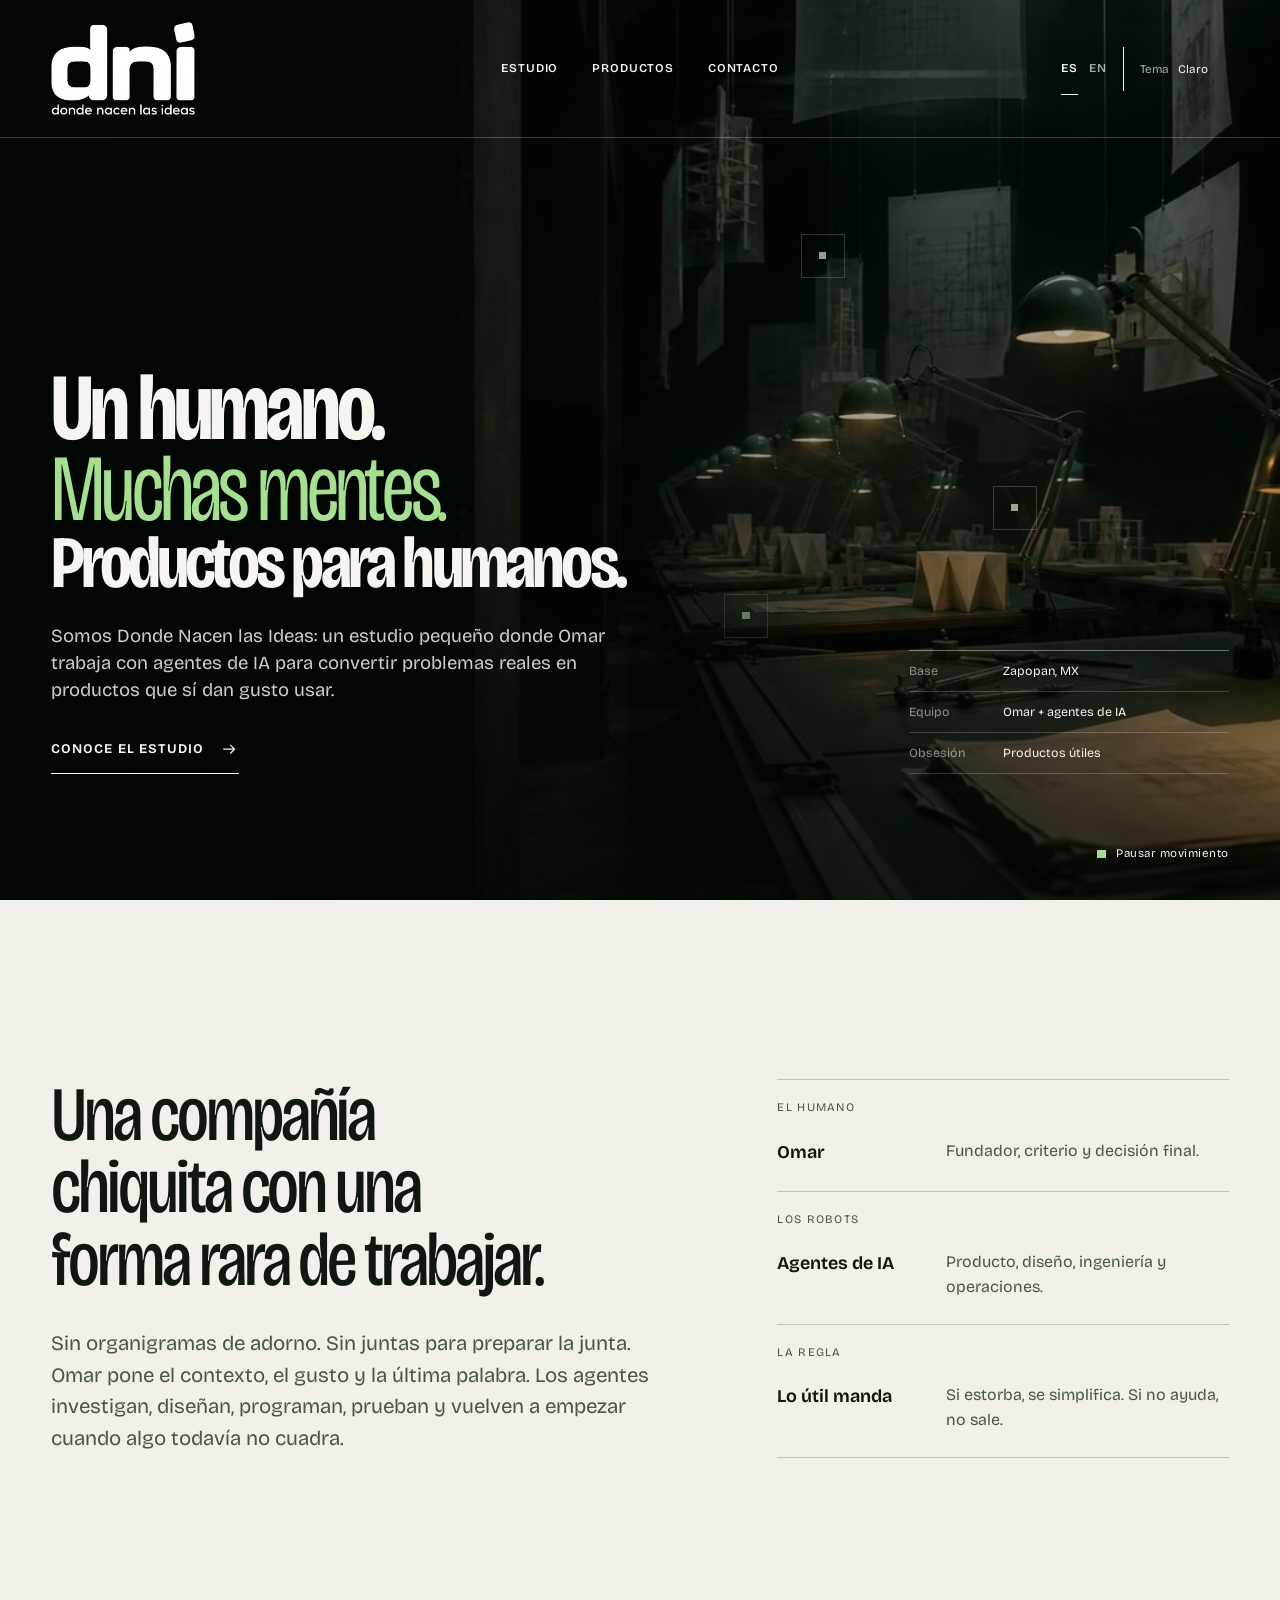
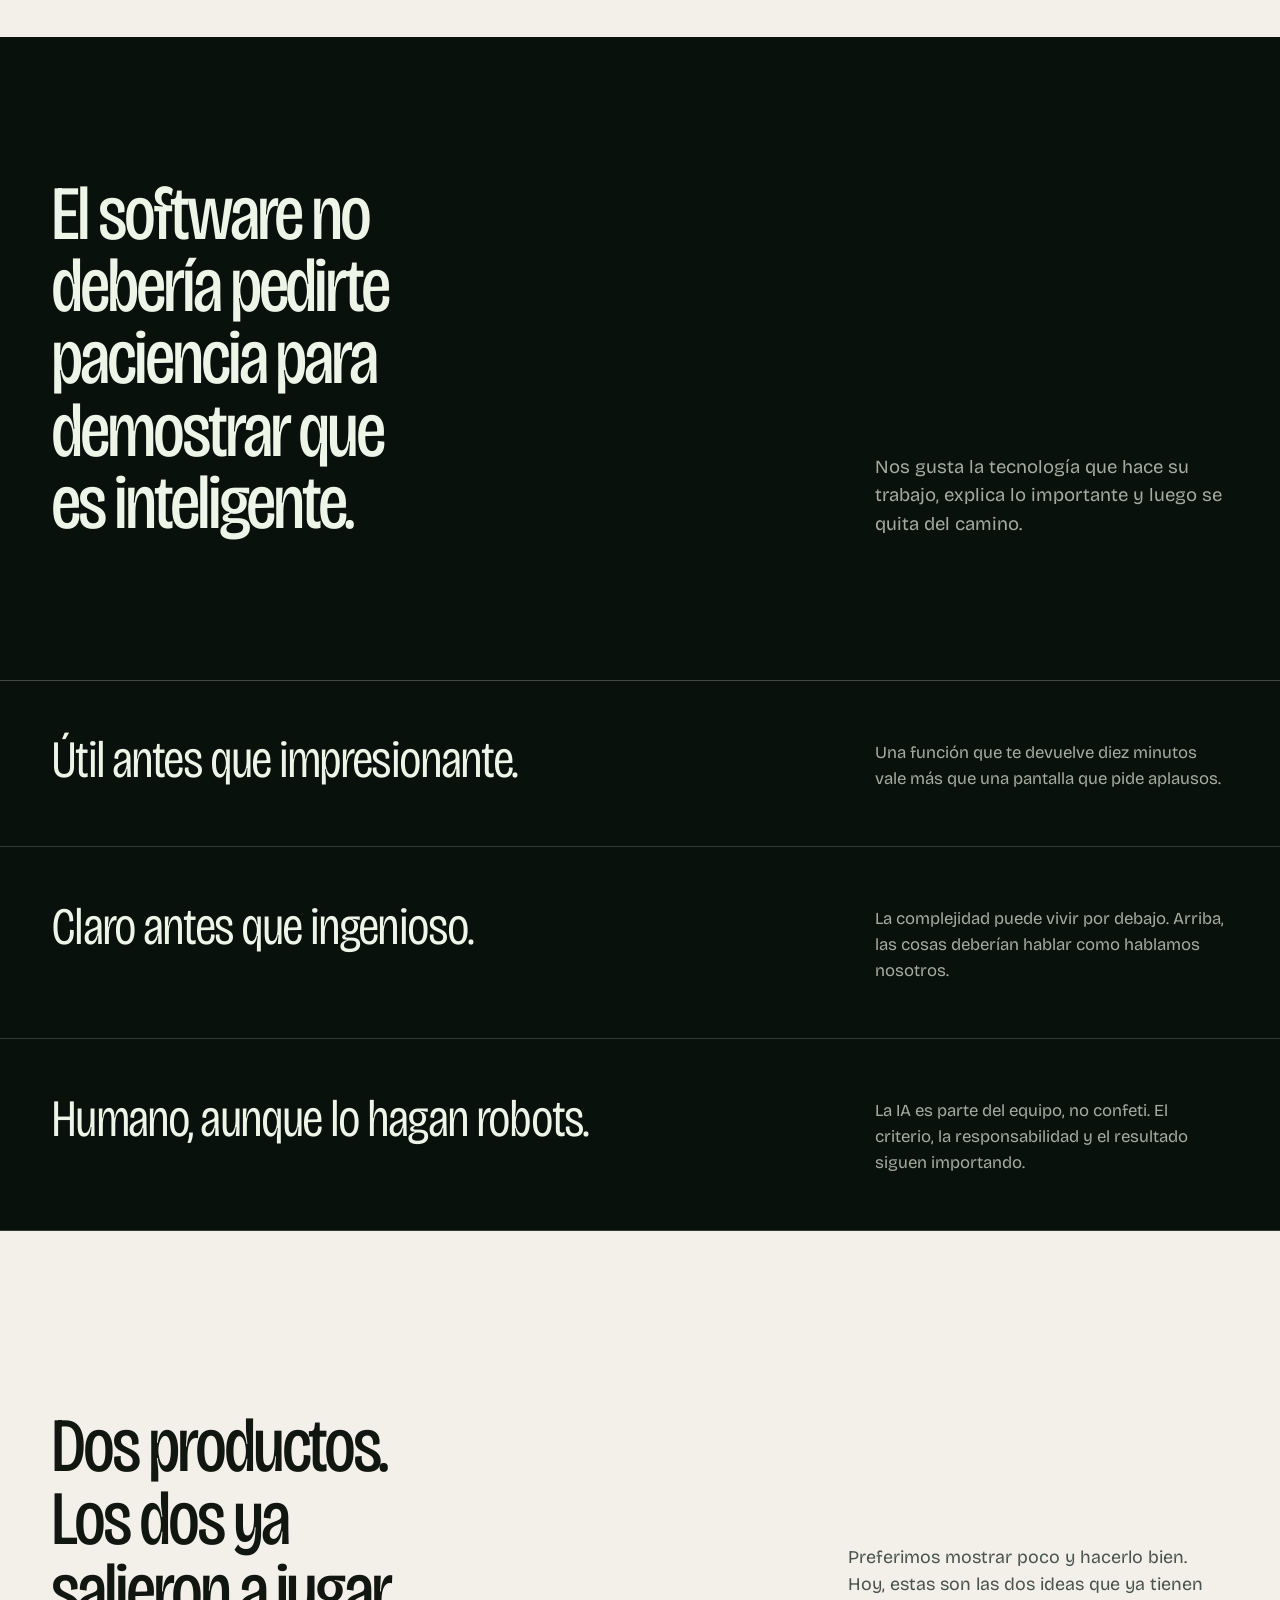
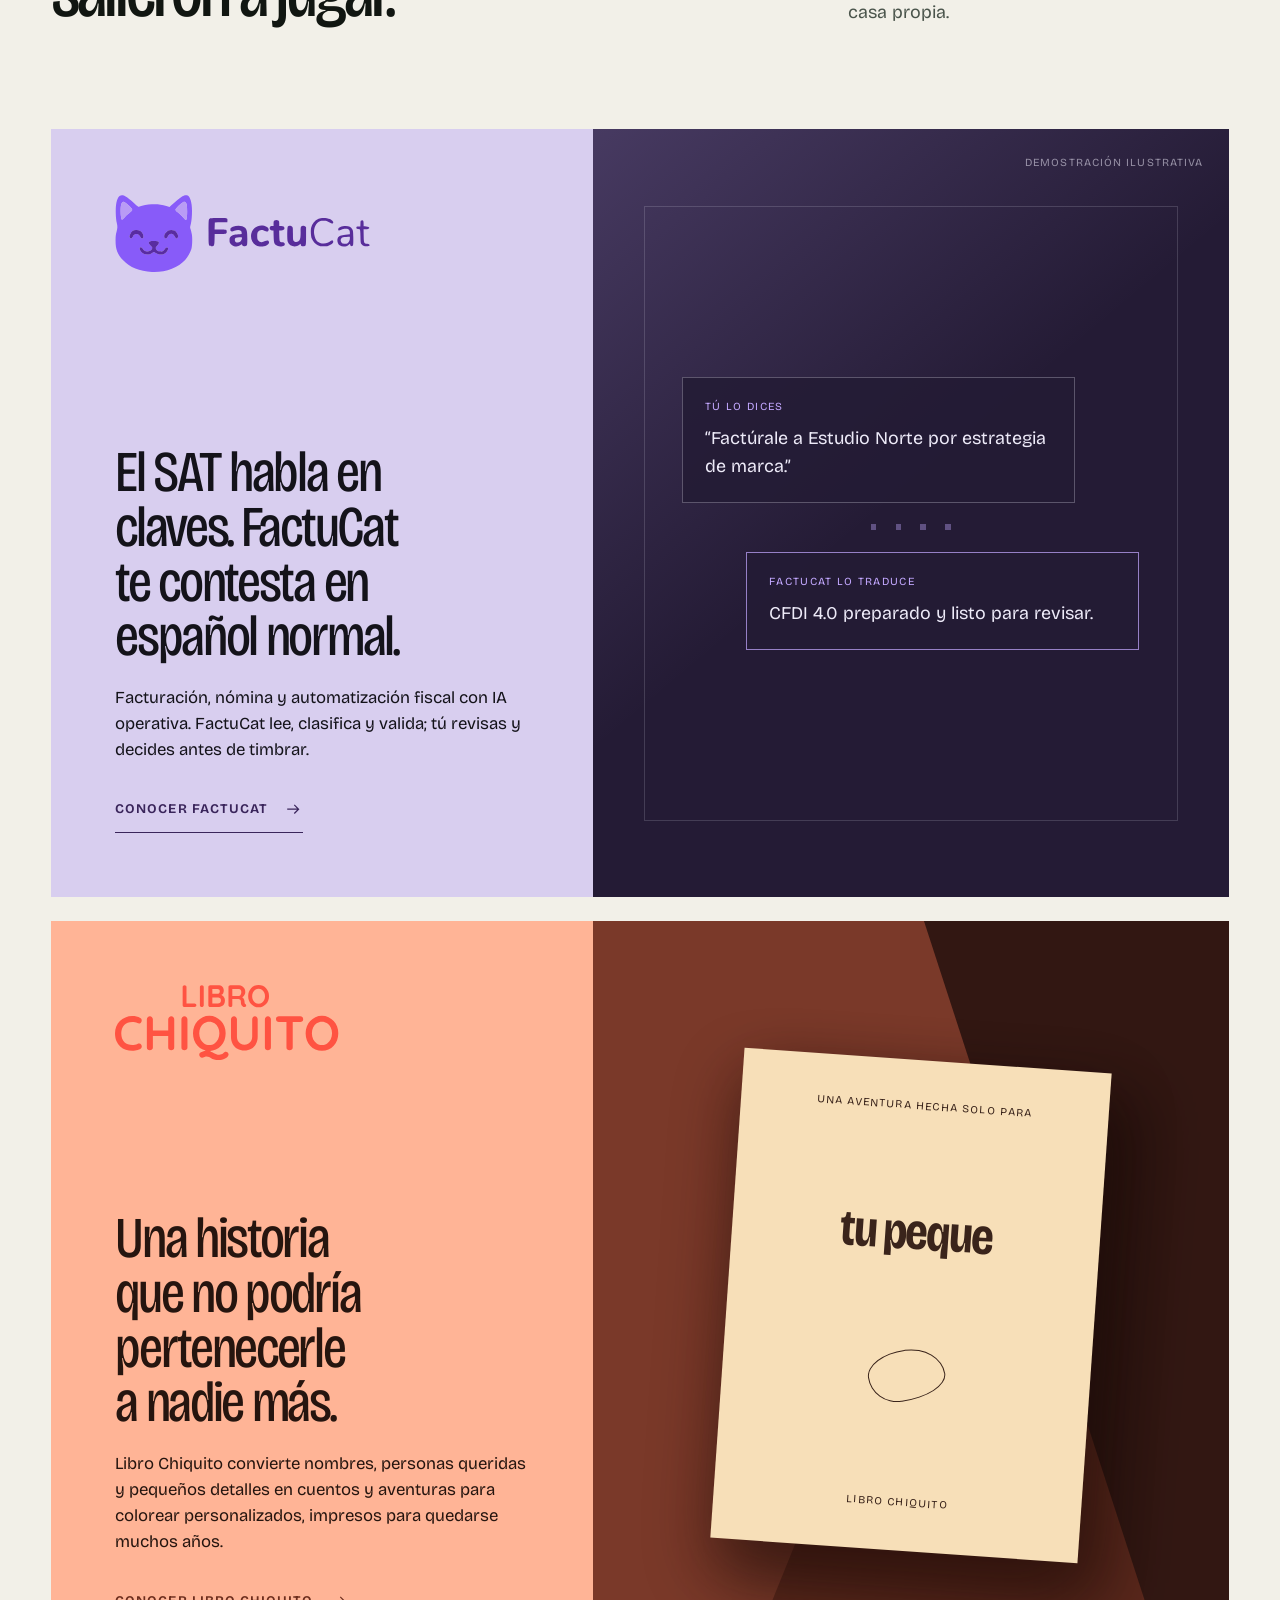
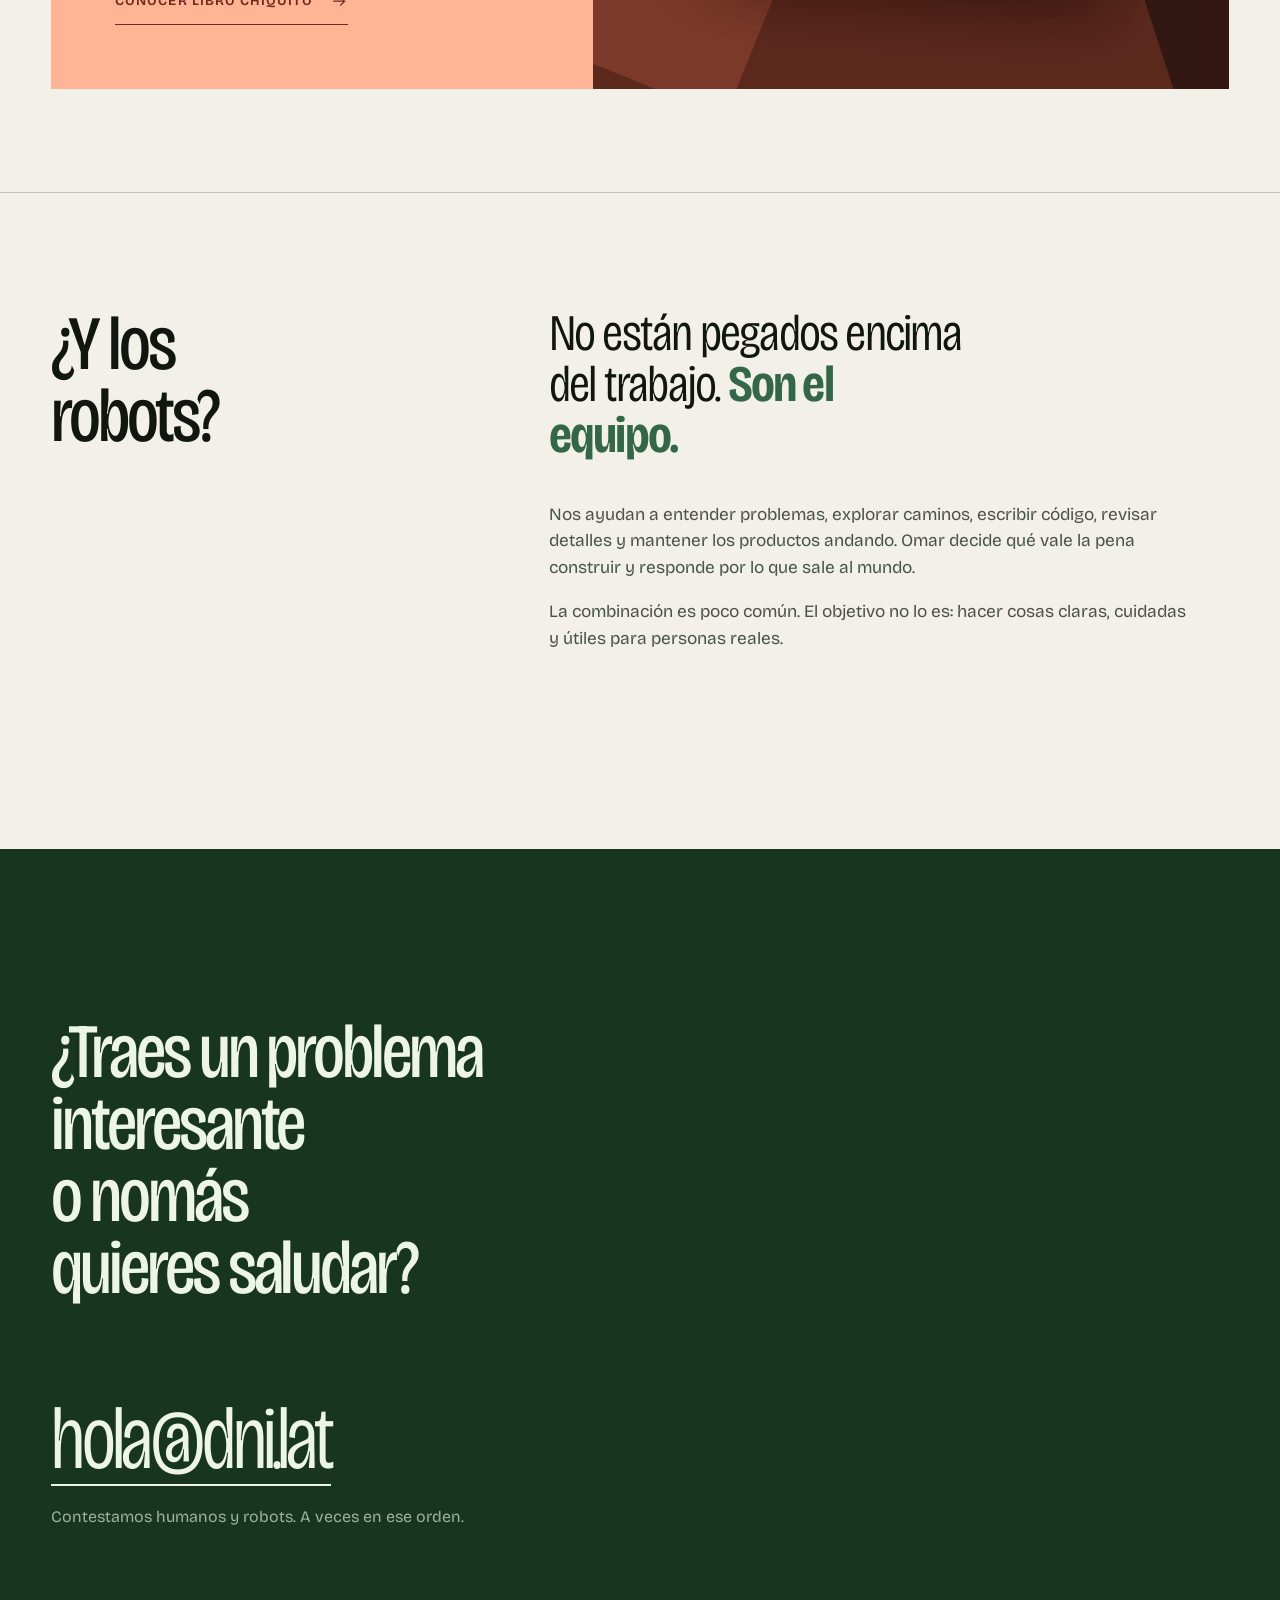
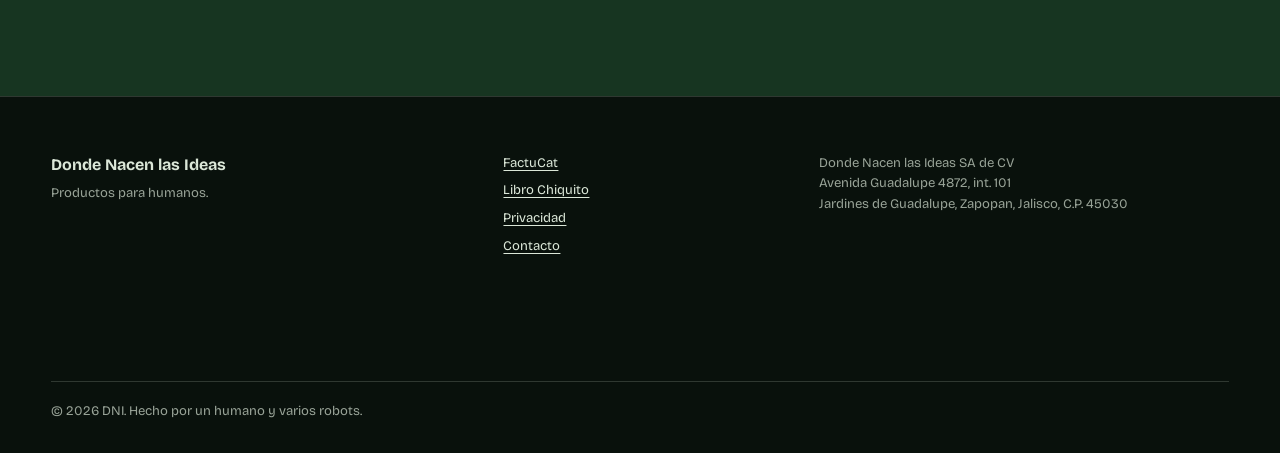
==== commit c0879f70: "[verified] feat: integrate approved indie branding" ====
--- a/index.html
+++ b/index.html
@@ -17,9 +17,12 @@
     <link rel="alternate" hreflang="es" href="https://dni.lat/">
     <link rel="alternate" hreflang="en" href="https://dni.lat/en/">
     <link rel="alternate" hreflang="x-default" href="https://dni.lat/">
-    <link rel="icon" href="/assets/favicon.svg" type="image/svg+xml">
+    <link rel="icon" href="/assets/brand/dni-favicon-v1.ico" type="image/x-icon">
+    <link rel="icon" href="/assets/brand/dni-icon-32-v1.png" type="image/png" sizes="32x32">
+    <link rel="icon" href="/assets/brand/dni-icon-dark-32-v1.png" type="image/png" sizes="32x32" media="(prefers-color-scheme: dark)">
+    <link rel="apple-touch-icon" href="/assets/brand/dni-apple-touch-180-v1.png" sizes="180x180">
     <link rel="preload" href="/assets/fonts/bricolage-grotesque-var-2.woff2" as="font" type="font/woff2" crossorigin>
-    <link rel="stylesheet" href="/assets/styles.css">
+    <link rel="stylesheet" href="/assets/styles.css?v=dni-indie-v1">
     <script>
       (() => {
         document.documentElement.classList.add("js");
@@ -45,8 +48,7 @@
 
     <header class="site-header site-header--overlay" aria-label="Encabezado principal">
       <a class="brand" href="/" aria-label="Donde Nacen las Ideas, inicio">
-        <span class="brand__mark" aria-hidden="true">DNI</span>
-        <span class="brand__name">Donde Nacen<br>las Ideas</span>
+        <img class="brand__logo" src="/assets/brand/dni-indie-v1.png" alt="" width="1061" height="682" loading="eager">
       </a>
       <nav class="primary-nav" aria-label="Navegación principal">
         <a href="#estudio">Estudio</a>
--- a/assets/styles.css
+++ b/assets/styles.css
@@ -95,7 +95,7 @@
 .site-header {
   display: grid;
   grid-template-columns: 1fr auto 1fr;
-  align-items: start;
+  align-items: center;
   gap: 1.5rem;
   width: 100%;
   padding: 1.4rem var(--gutter);
@@ -111,24 +111,19 @@
 
 .brand {
   display: flex;
-  align-items: flex-start;
-  gap: .8rem;
   width: max-content;
   text-decoration: none;
 }
 
-.brand__mark {
-  font-size: 1.28rem;
-  line-height: 1;
-  font-weight: 780;
-  letter-spacing: -.05em;
-}
-
-.brand__name {
-  font-size: .73rem;
-  line-height: 1.15;
-  font-weight: 520;
-  letter-spacing: .015em;
+.brand__logo {
+  width: 9rem;
+  height: auto;
+}
+
+/* Exact white recoloring preserves the approved artwork's alpha and geometry. */
+.site-header--overlay .brand__logo,
+:root[data-theme="dark"] .brand__logo {
+  filter: brightness(0) invert(1);
 }
 
 .primary-nav, .language-nav, .site-tools {
@@ -529,7 +524,7 @@
 @media (max-width: 42rem) {
   :root { --gutter: 1.15rem; }
   .site-header { gap: 1rem; padding-top: 1rem; }
-  .brand__name { display: none; }
+  .brand__logo { width: 7.5rem; }
   .site-tools { gap: .65rem; }
   .theme-toggle { padding-left: .65rem; }
   .theme-toggle span:first-child { display: none; }
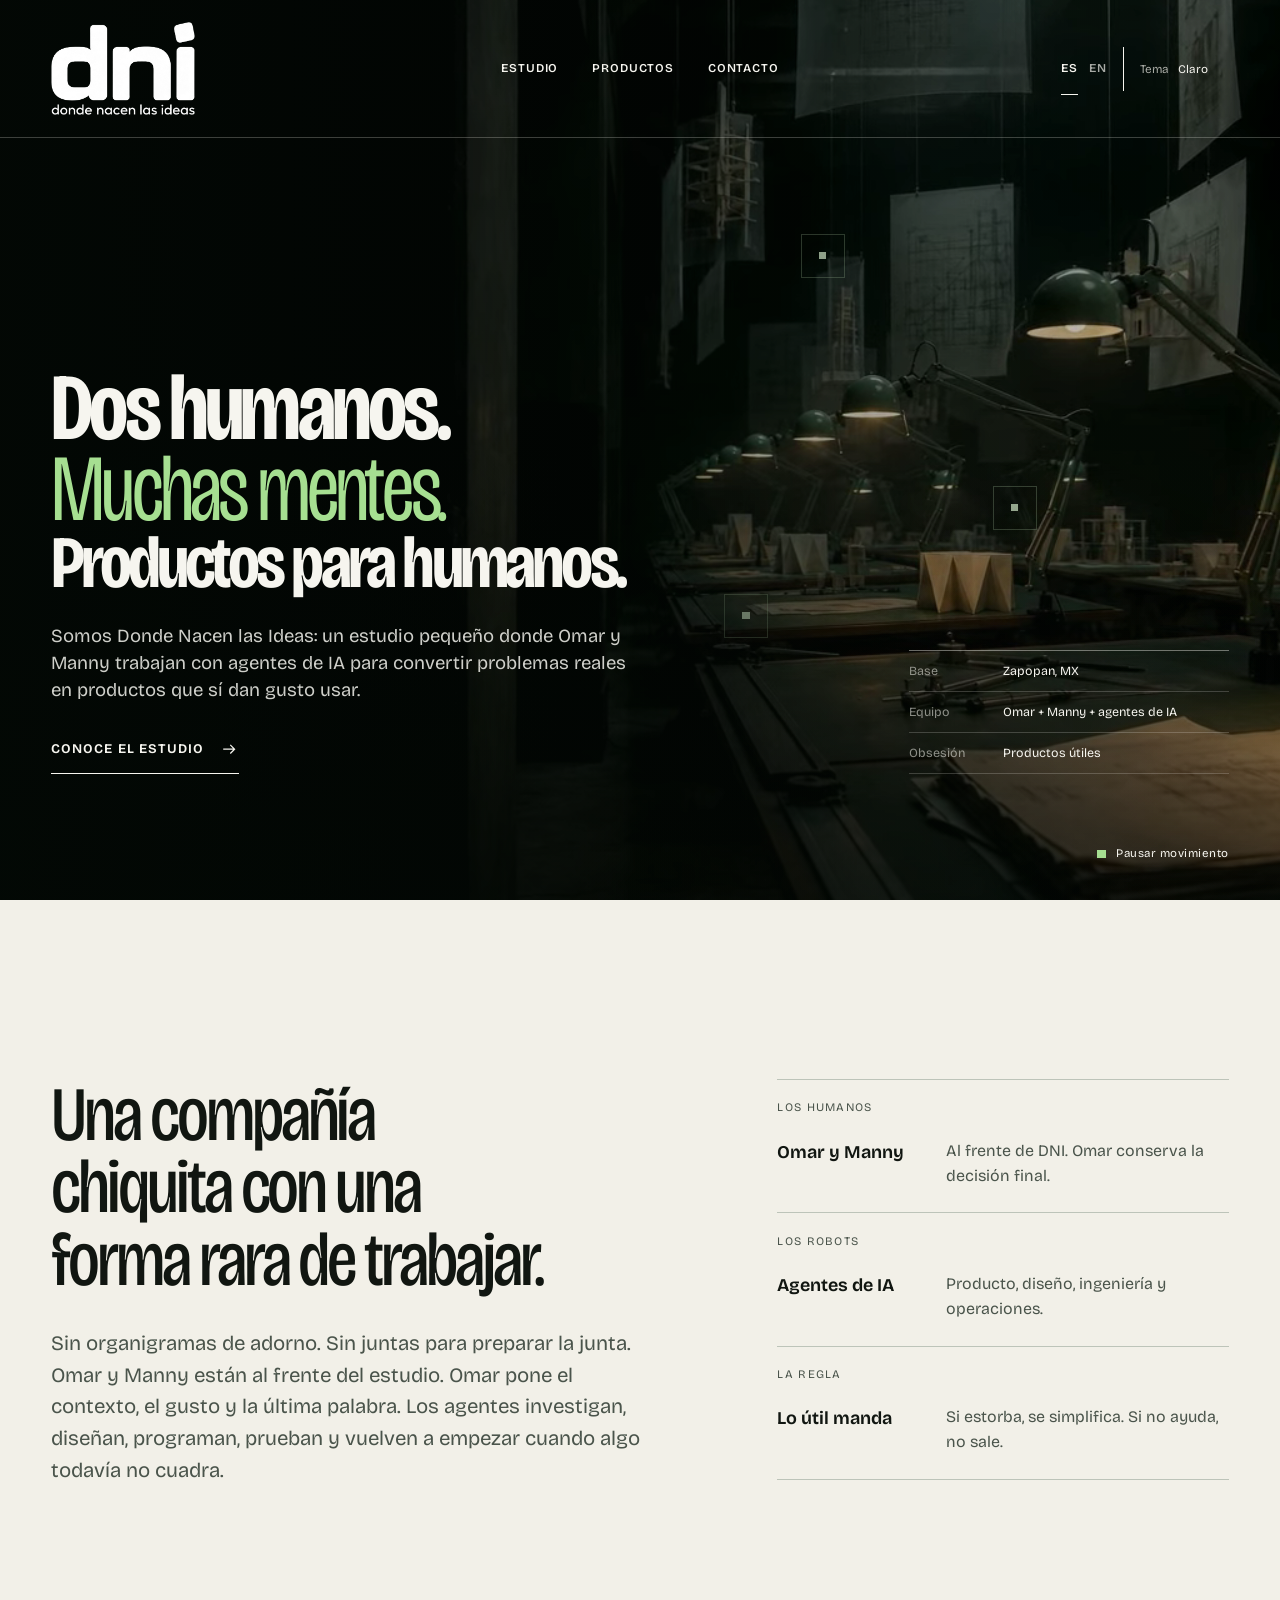
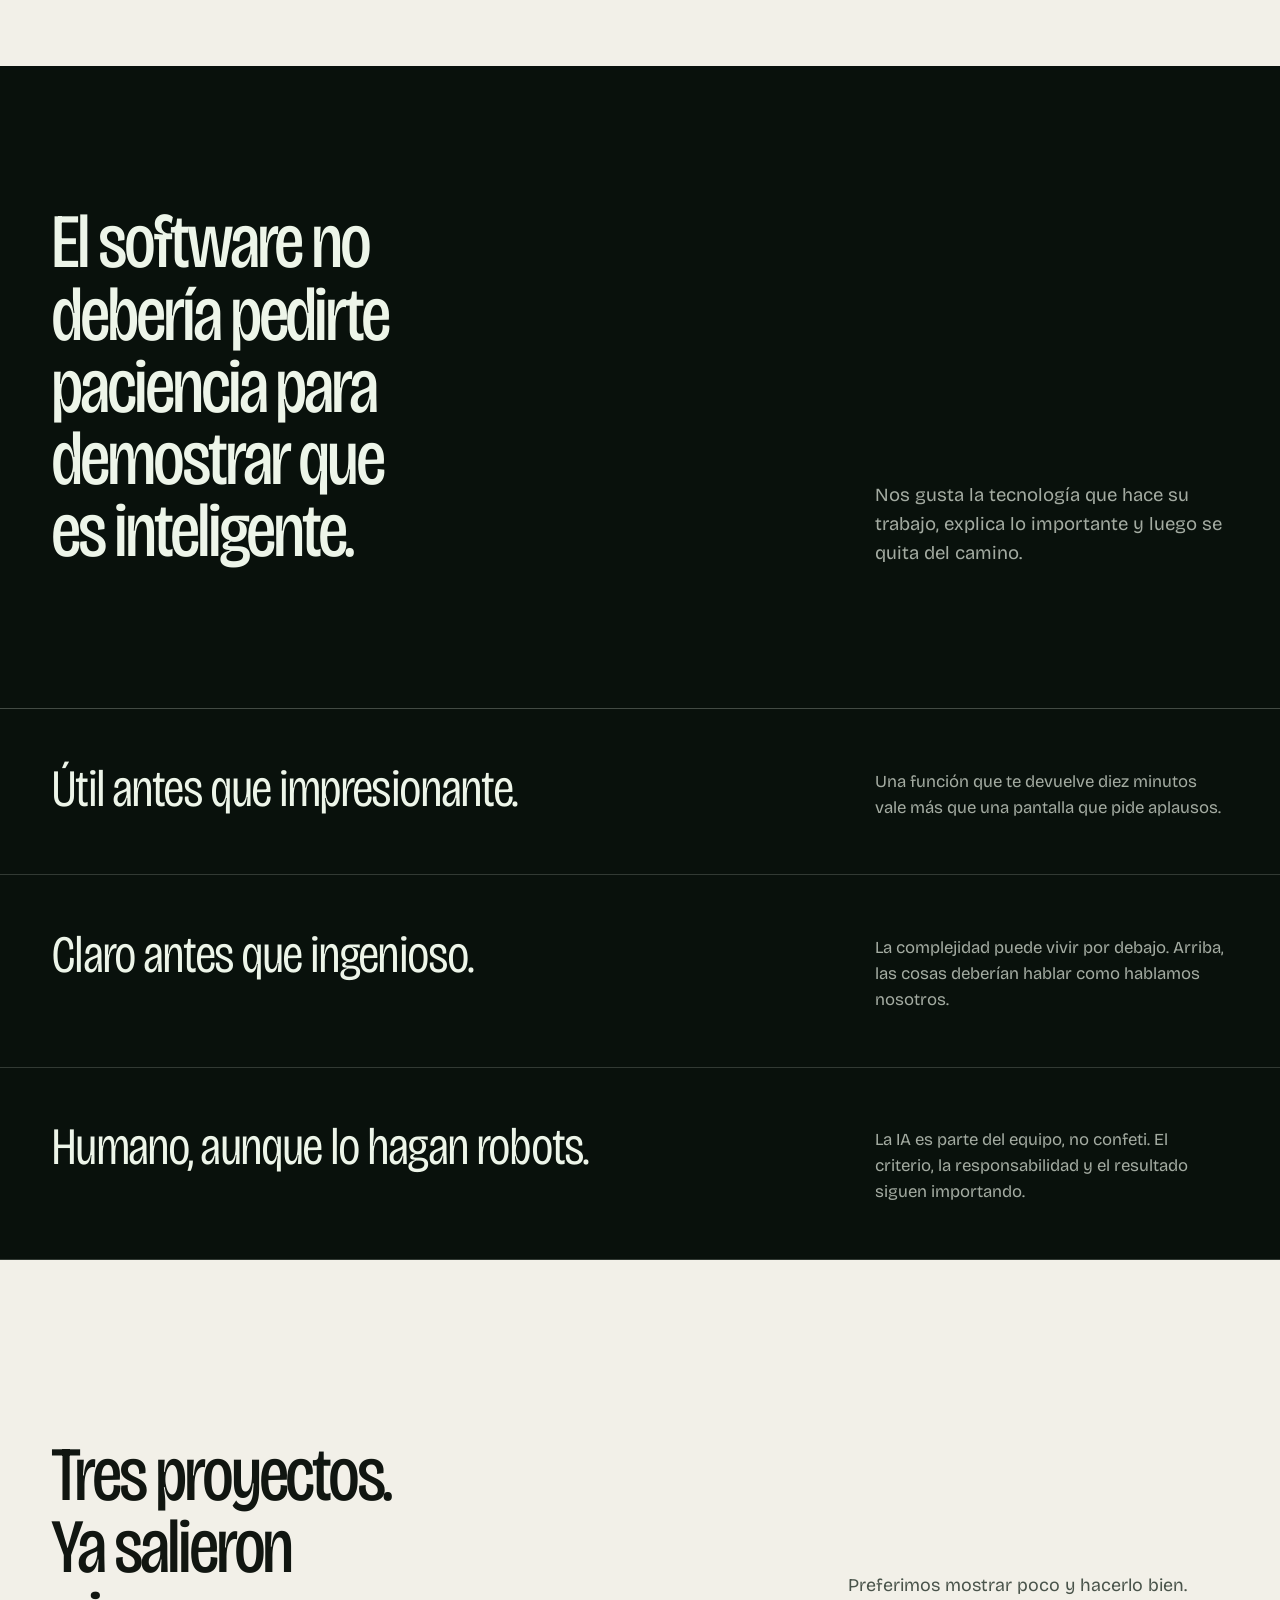
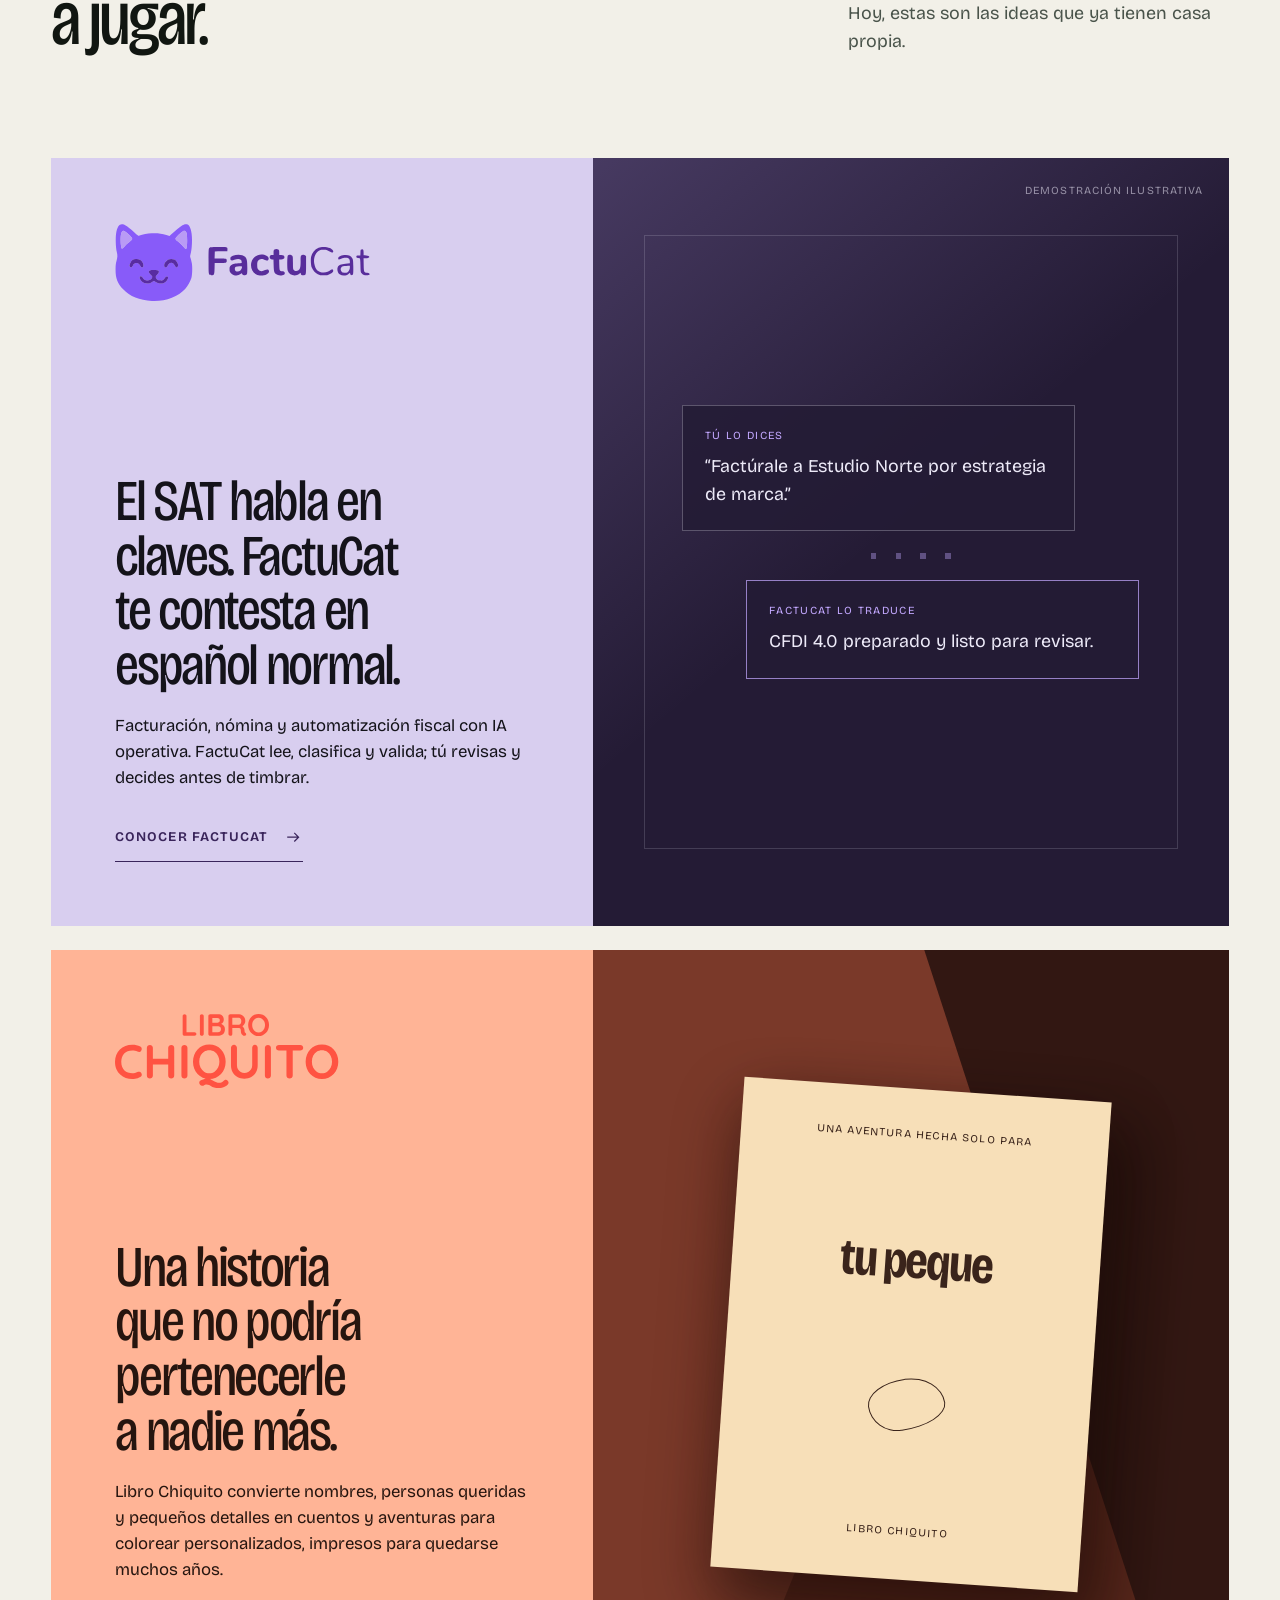
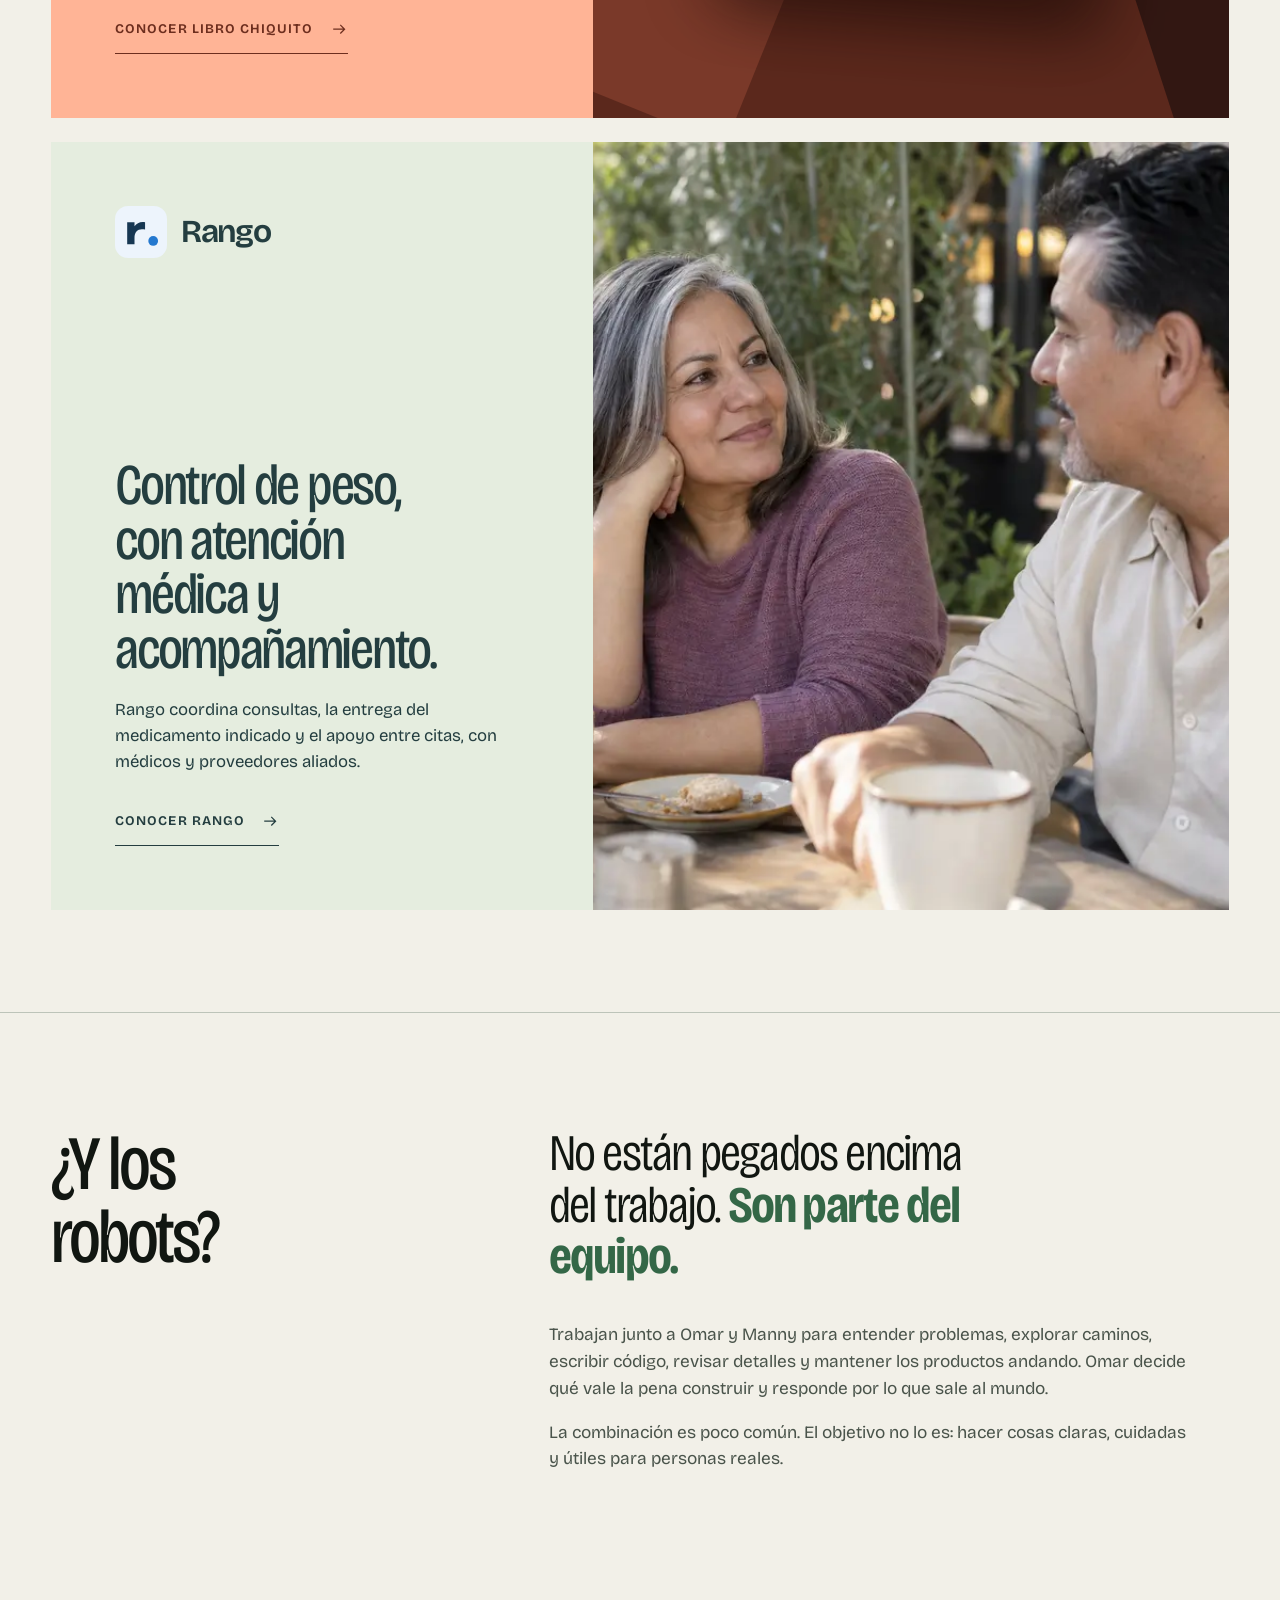
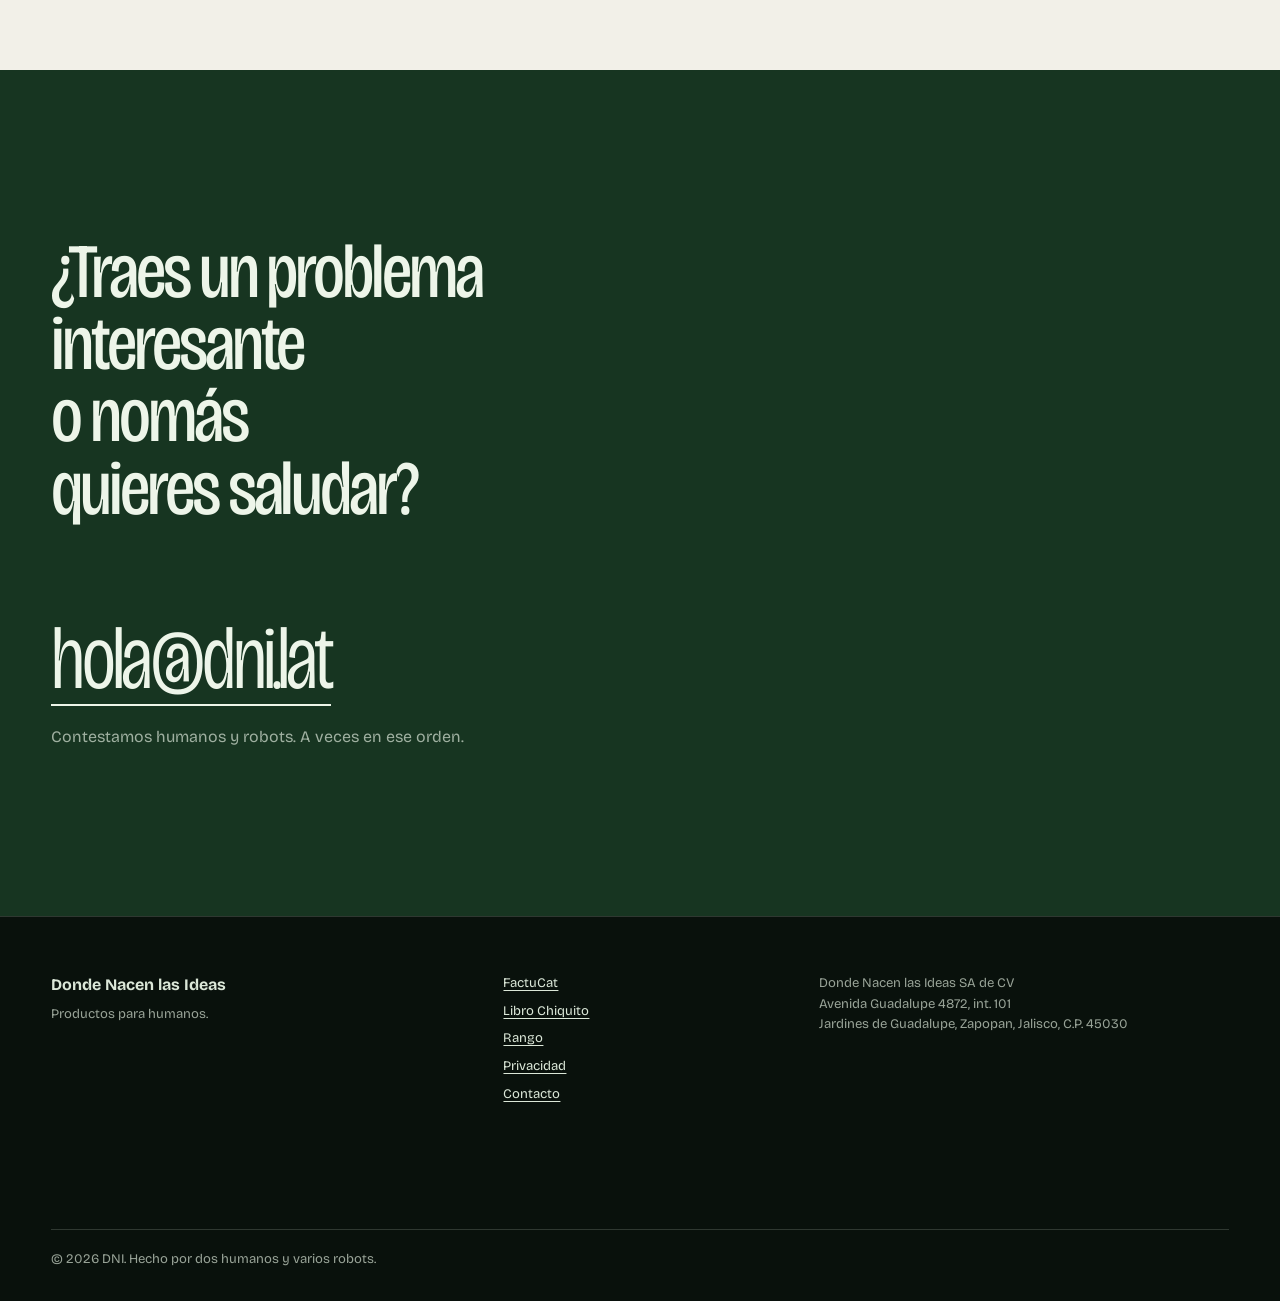
==== commit 5e6d42ce: "[verified] feat: add Rango and Manny to DNI" ====
--- a/index.html
+++ b/index.html
@@ -4,7 +4,7 @@
     <meta charset="utf-8">
     <meta name="viewport" content="width=device-width, initial-scale=1">
     <title>Donde Nacen las Ideas — Productos para humanos</title>
-    <meta name="description" content="Un humano, un equipo de agentes de IA y dos productos públicos: FactuCat y Libro Chiquito. Así trabaja Donde Nacen las Ideas.">
+    <meta name="description" content="Omar y Manny, dos humanos al frente de Donde Nacen las Ideas, junto a un equipo de agentes de IA.">
     <meta name="theme-color" content="#09110c">
     <meta name="color-scheme" content="light dark">
     <link rel="canonical" href="https://dni.lat/">
@@ -12,7 +12,7 @@
     <meta property="og:type" content="website">
     <meta property="og:site_name" content="Donde Nacen las Ideas">
     <meta property="og:title" content="Donde Nacen las Ideas — Productos para humanos">
-    <meta property="og:description" content="Un humano. Muchas mentes. Productos digitales hechos para personas reales.">
+    <meta property="og:description" content="Dos humanos. Muchas mentes. Productos digitales hechos para personas reales.">
     <meta property="og:url" content="https://dni.lat/">
     <link rel="alternate" hreflang="es" href="https://dni.lat/">
     <link rel="alternate" hreflang="en" href="https://dni.lat/en/">
@@ -22,7 +22,7 @@
     <link rel="icon" href="/assets/brand/dni-icon-dark-32-v1.png" type="image/png" sizes="32x32" media="(prefers-color-scheme: dark)">
     <link rel="apple-touch-icon" href="/assets/brand/dni-apple-touch-180-v1.png" sizes="180x180">
     <link rel="preload" href="/assets/fonts/bricolage-grotesque-var-2.woff2" as="font" type="font/woff2" crossorigin>
-    <link rel="stylesheet" href="/assets/styles.css?v=dni-indie-v1">
+    <link rel="stylesheet" href="/assets/styles.css?v=rango-manny-v1">
     <script>
       (() => {
         document.documentElement.classList.add("js");
@@ -37,10 +37,10 @@
     </script>
   </head>
   <body data-locale="es"><!--
-    THESIS: DNI is a living synthetic garden where one human signal becomes useful products; it refuses the corporate hero and feature-card grid.
+    THESIS: DNI is a living synthetic garden where two humans work with AI agents to build useful products; it refuses the corporate hero and feature-card grid.
     OWN-WORLD: Forest black, chlorophyll green, warm paper and one amber pulse; full-bleed moving media, ruled editorial typography and square, quiet controls.
-    STORY: Meet the unusual team, understand its operating principles, enter two distinct product worlds, then visit a product or write to DNI.
-    FIRST VIEWPORT: A full-screen moving field carries a left-anchored three-line statement at six-rem scale, with the primary scroll action below and the human-plus-agents truth opposite.
+    STORY: Meet the unusual team, understand its operating principles, enter three distinct project worlds, then visit a project or write to DNI.
+    FIRST VIEWPORT: A full-screen moving field carries a left-anchored three-line statement at six-rem scale, with the primary scroll action below and the humans-plus-agents truth opposite.
     FORM: Synthetic Idea Garden, grounded direction seven, seed 0011b9da.
     FINISH: unreviewed and undocumented is unfinished; this build ends with the finish review, the verdict, and DESIGN.md
   -->
@@ -82,11 +82,11 @@
         <div class="hero__shade"></div>
         <div class="hero__content">
           <h1 id="hero-title">
-            <span class="hero-line">Un humano.</span>
+            <span class="hero-line">Dos humanos.</span>
             <span class="hero-line hero-line--accent">Muchas mentes.</span>
             <span class="hero-line hero-line--last">Productos para humanos.</span>
           </h1>
-          <p class="hero__intro">Somos Donde Nacen las Ideas: un estudio pequeño donde Omar trabaja con agentes de IA para convertir problemas reales en productos que sí dan gusto usar.</p>
+          <p class="hero__intro">Somos Donde Nacen las Ideas: un estudio pequeño donde Omar y Manny trabajan con agentes de IA para convertir problemas reales en productos que sí dan gusto usar.</p>
           <a class="hero__action line-link line-link--light" href="#estudio">
             Conoce el estudio
             <svg class="arrow-icon" viewBox="0 0 24 24" aria-hidden="true"><path d="M5 12h13M14 7l5 5-5 5"/></svg>
@@ -94,7 +94,7 @@
         </div>
         <div class="hero__facts" aria-label="Datos del estudio">
           <p><span>Base</span> Zapopan, MX</p>
-          <p><span>Equipo</span> Omar + agentes de IA</p>
+          <p><span>Equipo</span> Omar + Manny + agentes de IA</p>
           <p><span>Obsesión</span> Productos útiles</p>
         </div>
         <button class="motion-toggle" type="button" aria-pressed="false">
@@ -106,12 +106,12 @@
       <section class="studio section-shell" id="estudio" aria-labelledby="studio-title">
         <div class="studio__statement">
           <h2 id="studio-title">Una compañía chiquita con una forma rara de trabajar.</h2>
-          <p>Sin organigramas de adorno. Sin juntas para preparar la junta. Omar pone el contexto, el gusto y la última palabra. Los agentes investigan, diseñan, programan, prueban y vuelven a empezar cuando algo todavía no cuadra.</p>
+          <p>Sin organigramas de adorno. Sin juntas para preparar la junta. Omar y Manny están al frente del estudio. Omar pone el contexto, el gusto y la última palabra. Los agentes investigan, diseñan, programan, prueban y vuelven a empezar cuando algo todavía no cuadra.</p>
         </div>
         <dl class="team-ledger" aria-label="Cómo se reparte el trabajo">
           <div>
-            <dt>El humano</dt>
-            <dd><strong>Omar</strong><span>Fundador, criterio y decisión final.</span></dd>
+            <dt>Los humanos</dt>
+            <dd><strong>Omar y Manny</strong><span>Al frente de DNI. Omar conserva la decisión final.</span></dd>
           </div>
           <div>
             <dt>Los robots</dt>
@@ -147,8 +147,8 @@
 
       <section class="products section-shell" id="productos" aria-labelledby="products-title">
         <div class="products__intro">
-          <h2 id="products-title">Dos productos. Los dos ya salieron a jugar.</h2>
-          <p>Preferimos mostrar poco y hacerlo bien. Hoy, estas son las dos ideas que ya tienen casa propia.</p>
+          <h2 id="products-title">Tres proyectos. Ya salieron a jugar.</h2>
+          <p>Preferimos mostrar poco y hacerlo bien. Hoy, estas son las ideas que ya tienen casa propia.</p>
         </div>
 
         <article class="product-stage product-stage--factucat" data-reveal>
@@ -195,13 +195,31 @@
             </div>
           </div>
         </article>
+
+        <article class="product-stage product-stage--rango" data-reveal>
+          <div class="product-stage__copy">
+            <div class="product-identity">
+              <img src="/assets/rango-icon.svg" alt="" width="64" height="64" loading="eager">
+              <span>Rango</span>
+            </div>
+            <h3>Control de peso, con atención médica y acompañamiento.</h3>
+            <p>Rango coordina consultas, la entrega del medicamento indicado y el apoyo entre citas, con médicos y proveedores aliados.</p>
+            <a class="line-link" href="https://rangosalud.com" target="_blank" rel="noopener noreferrer">
+              Conocer Rango
+              <svg class="arrow-icon" viewBox="0 0 24 24" aria-hidden="true"><path d="M5 12h13M14 7l5 5-5 5"/></svg>
+            </a>
+          </div>
+          <div class="rango-scene">
+            <img src="/assets/rango-cafe.webp" alt="Una pareja conversa en un café al aire libre" width="1080" height="720" loading="lazy" decoding="async">
+          </div>
+        </article>
       </section>
 
       <section class="team section-shell" aria-labelledby="team-title">
         <h2 id="team-title">¿Y los robots?</h2>
         <div class="team__body">
-          <p class="team__lead">No están pegados encima del trabajo. <strong>Son el equipo.</strong></p>
-          <p>Nos ayudan a entender problemas, explorar caminos, escribir código, revisar detalles y mantener los productos andando. Omar decide qué vale la pena construir y responde por lo que sale al mundo.</p>
+          <p class="team__lead">No están pegados encima del trabajo. <strong>Son parte del equipo.</strong></p>
+          <p>Trabajan junto a Omar y Manny para entender problemas, explorar caminos, escribir código, revisar detalles y mantener los productos andando. Omar decide qué vale la pena construir y responde por lo que sale al mundo.</p>
           <p>La combinación es poco común. El objetivo no lo es: hacer cosas claras, cuidadas y útiles para personas reales.</p>
         </div>
       </section>
@@ -223,6 +241,7 @@
       <div class="site-footer__links">
         <a href="https://factucat.com/" target="_blank" rel="noopener noreferrer">FactuCat</a>
         <a href="https://librochiquito.com/" target="_blank" rel="noopener noreferrer">Libro Chiquito</a>
+        <a href="https://rangosalud.com" target="_blank" rel="noopener noreferrer">Rango</a>
         <a href="/privacidad/">Privacidad</a>
         <a href="mailto:hola@dni.lat">Contacto</a>
       </div>
@@ -231,7 +250,7 @@
         Avenida Guadalupe 4872, int. 101<br>
         Jardines de Guadalupe, Zapopan, Jalisco, C.P. 45030
       </address>
-      <p class="site-footer__copy">© 2026 DNI. Hecho por un humano y varios robots.</p>
+      <p class="site-footer__copy">© 2026 DNI. Hecho por dos humanos y varios robots.</p>
     </footer>
 
     <script src="/assets/site.js"></script>
--- a/assets/styles.css
+++ b/assets/styles.css
@@ -403,6 +403,13 @@
 .product-stage--factucat .line-link { color: #3a255b; }
 .product-stage--libro { color: #26150f; background: #ffb496; }
 .product-stage--libro .line-link { color: #6d2e1e; }
+
+.product-stage--rango { color: #243e40; background: #e5eddf; }
+.product-identity { display: flex; align-items: center; gap: .85rem; margin-bottom: auto; }
+.product-identity img { width: 3.25rem; height: 3.25rem; }
+.product-identity span { font-size: 2rem; font-weight: 650; letter-spacing: -.04em; }
+.rango-scene { position: relative; min-height: 32rem; background: #faf6ed; }
+.rango-scene img { position: absolute; inset: 0; width: 100%; height: 100%; object-fit: cover; }
 
 .factucat-demo {
   position: relative;
